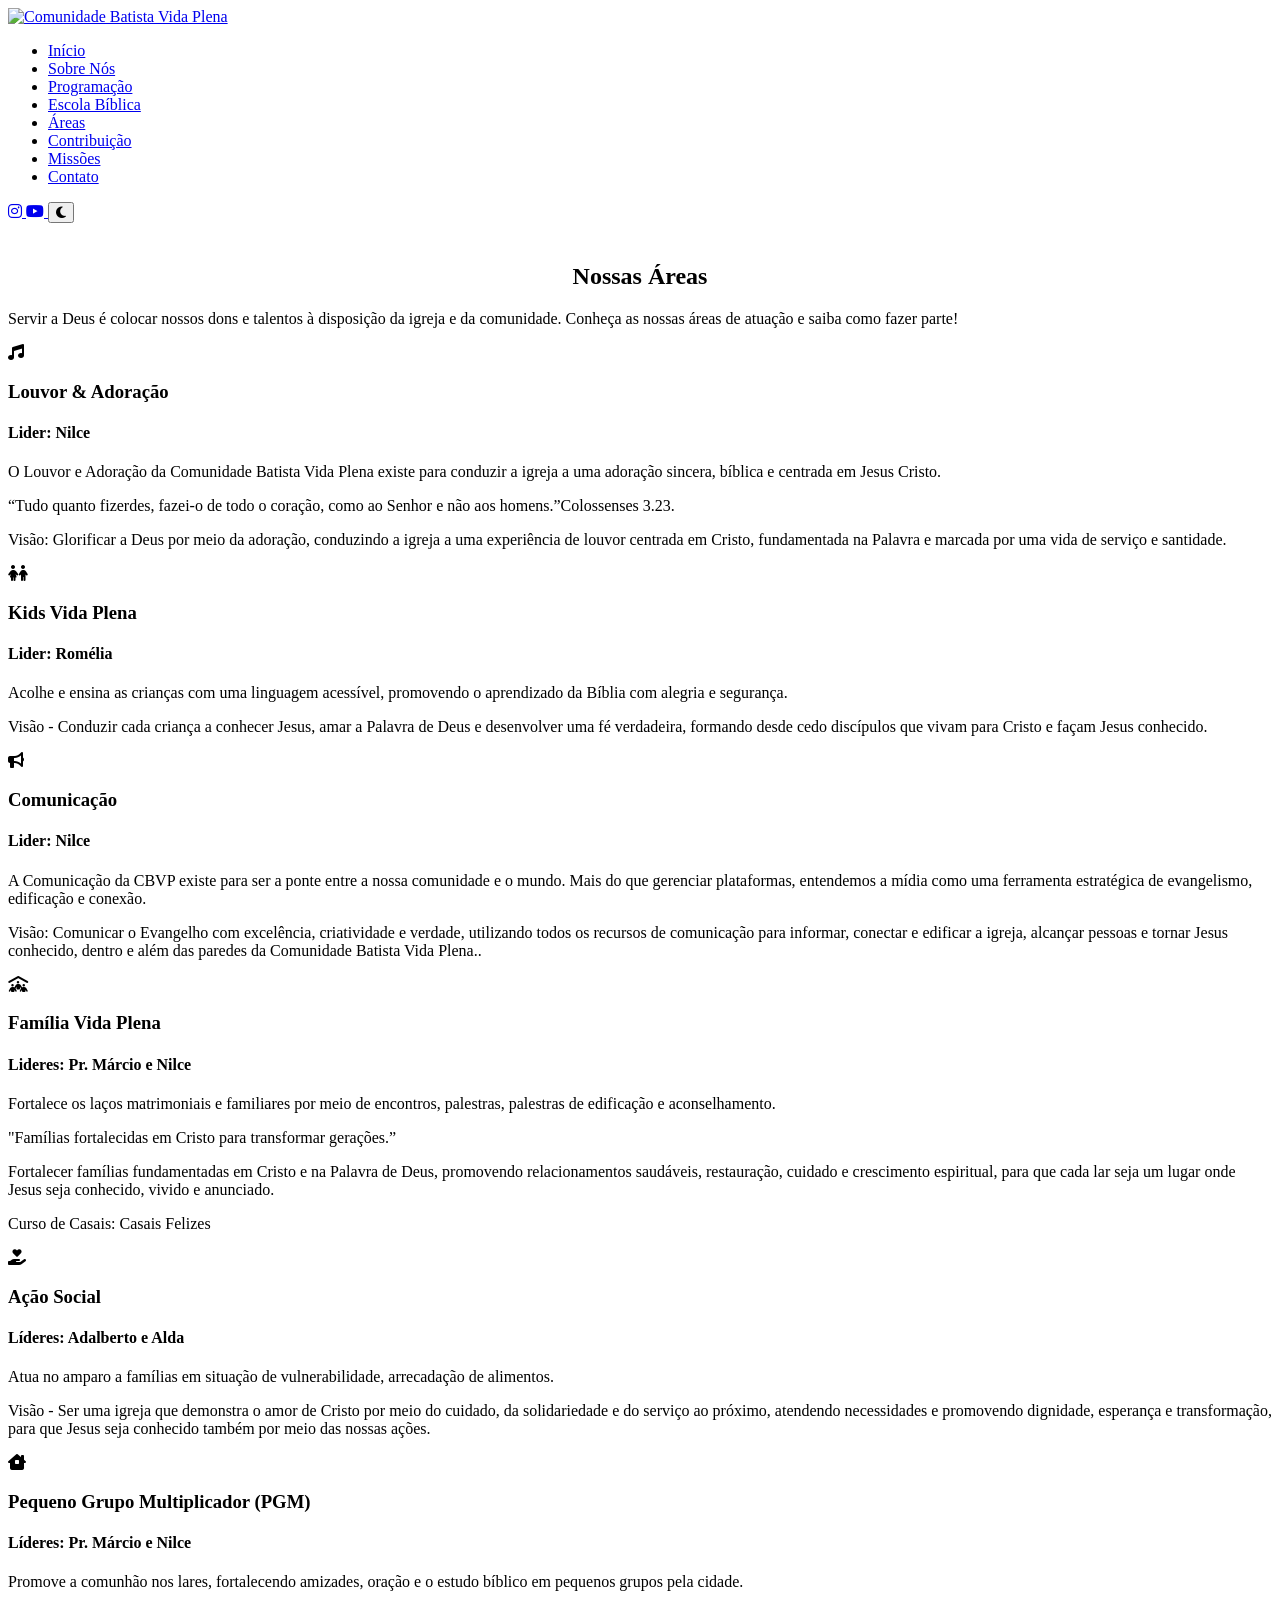
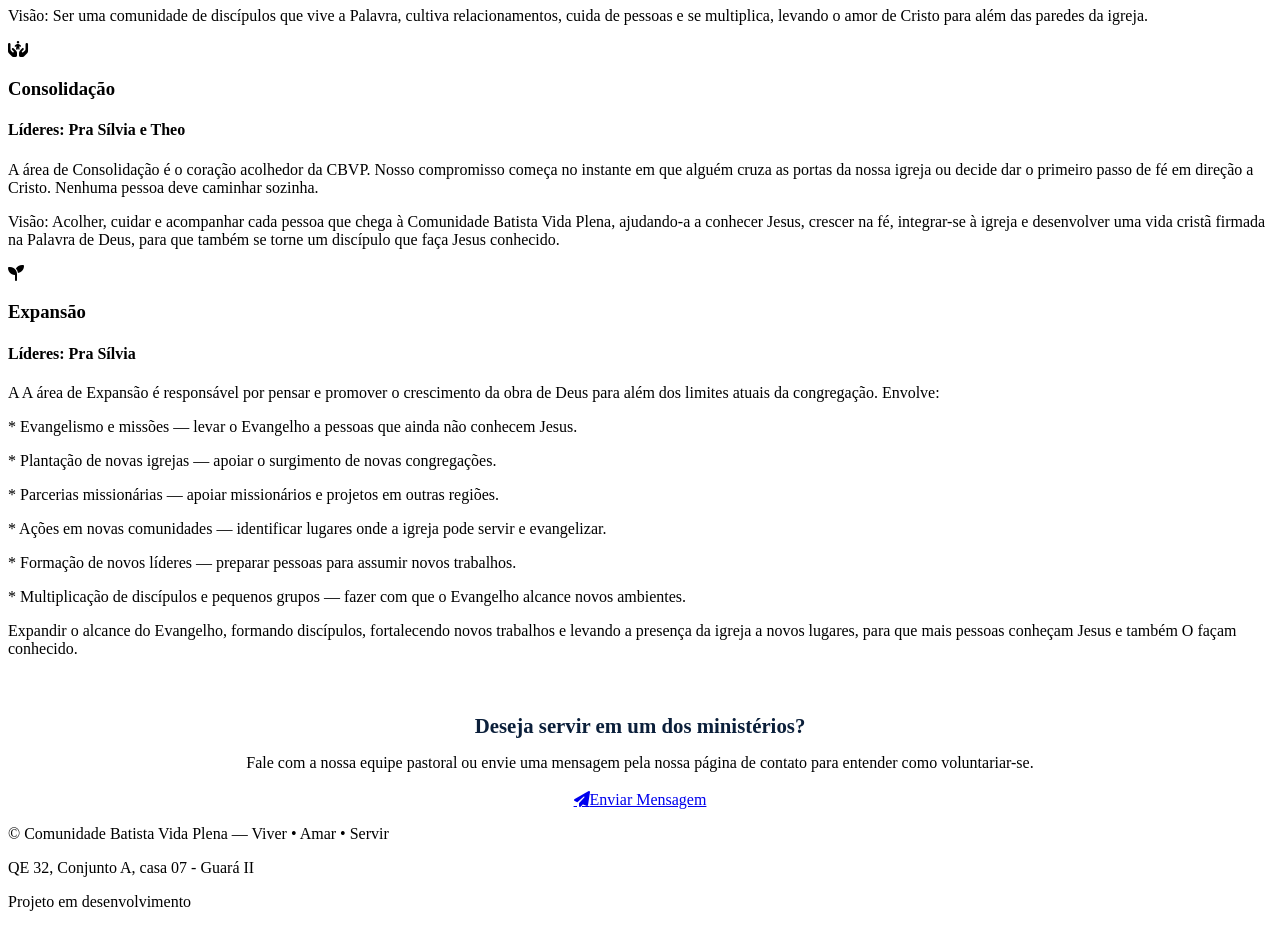
==== areas.html @ ec3d9842 "Add Google Tag Manager to areas.html" ====
<!DOCTYPE html>
<html lang="pt-BR">
<head>
  <!-- Google tag (gtag.js) -->
<script async src="https://www.googletagmanager.com/gtag/js?id=G-W4WCCYMB54"></script>
<script>
  window.dataLayer = window.dataLayer || [];
  function gtag(){dataLayer.push(arguments);}
  gtag('js', new Date());

  gtag('config', 'G-W4WCCYMB54');
</script>
  <meta charset="UTF-8">
  <meta name="viewport" content="width=device-width, initial-scale=1.0">
  <title>Áreas - Comunidade Batista Vida Plena</title>
  <link rel="stylesheet" href="css/estilo.css">
  <!-- CSS Exclusivo para Celulares -->
  <link rel="stylesheet" href="css/mobile.css">
  <link rel="stylesheet" href="css/dark-theme.css">
  <!-- Ícones do Font Awesome -->
  <link rel="stylesheet" href="https://cdnjs.cloudflare.com/ajax/libs/font-awesome/6.5.1/css/all.min.css">
</head>
<body>

  <!-- CABEÇALHO / NAVEGAÇÃO -->
  <header class="header">
    <nav class="navbar">
      <a href="index.html" class="logo-container">
        <img src="imagem/logo-cinza.png" alt="Comunidade Batista Vida Plena" class="logo-img">
      </a>

      <div class="hamburger" id="menu-toggle">
        <span></span>
        <span></span>
        <span></span>
      </div>

      <ul class="nav-menu" id="nav-menu">
        <li><a href="index.html" class="nav-link">Início</a></li>
        <li><a href="sobre.html" class="nav-link">Sobre Nós</a></li>
        <li><a href="programacao.html" class="nav-link">Programação</a></li>
        <li><a href="ebd.html" class="nav-link">Escola Bíblica</a></li>
        <li><a href="areas.html" class="nav-link active">Áreas</a></li>
        <li><a href="contribuicao.html" class="nav-link">Contribuição</a></li>
        <li><a href="missoes.html" class="nav-link">Missões</a></li>
        <li><a href="contato.html" class="nav-link">Contato</a></li>
      </ul>

      <div class="header-social">
        <a href="https://www.instagram.com/cbvidaplenadf" target="_blank" rel="noopener noreferrer" class="social-icon" title="Instagram">
          <i class="fa-brands fa-instagram"></i>
        </a>
        <a href="https://www.youtube.com/@CBVidaPlena" target="_blank" rel="noopener noreferrer" class="social-icon" title="YouTube">
          <i class="fa-brands fa-youtube"></i>
        </a>
        <!-- Divisória visual (barrinha vertical) -->
        <span class="divider"></span>
        <!-- Botão de Alternar Tema (No final) -->
        <button id="theme-toggle" class="btn-theme" aria-label="Alternar Tema">
        <i id="theme-icon" class="fa-solid fa-moon"></i>
        </button>
       </div>
    </nav>
  </header>

  <!-- CONTEÚDO PRINCIPAL -->
  <main class="container" style="margin-top: 2.5rem;">

    <!-- BANNER DE APRESENTAÇÃO -->
    <div class="ebd-intro-banner">
      <h2 style="text-align: center;">Nossas Áreas</h2>
      <p>Servir a Deus é colocar nossos dons e talentos à disposição da igreja e da comunidade. Conheça as nossas áreas de atuação e saiba como fazer parte!</p>
    </div>

    <!-- GRID DE ÁREAS-->
    <div class="grid-cards" style="margin-bottom: 3.5rem;">

      <!-- Louvor -->
      <div class="card ministry-card">
        <i class="fa-solid fa-music icon-card"></i>
        <h3>Louvor & Adoração</h3>
        <h4>Lider: Nilce</h4>
        <p>O Louvor e Adoração da Comunidade Batista Vida Plena existe para conduzir a igreja a uma adoração sincera, bíblica e centrada em Jesus Cristo.
         <p>“Tudo quanto fizerdes, fazei-o de todo o coração, como ao Senhor e não aos homens.”Colossenses 3.23.</p>
        <p>Visão: Glorificar a Deus por meio da adoração, conduzindo a igreja a uma experiência de louvor centrada em Cristo, fundamentada na Palavra e marcada por uma vida de serviço e santidade. </p>
      </div>

      <!-- Kids -->
      <div class="card ministry-card">
        <i class="fa-solid fa-children icon-card"></i>
        <h3>Kids Vida Plena</h3>
        <h4>Lider: Romélia</h4>
        <p>Acolhe e ensina as crianças com uma linguagem acessível, promovendo o aprendizado da Bíblia com alegria e segurança.</p>
        <p>Visão - Conduzir cada criança a conhecer Jesus, amar a Palavra de Deus e desenvolver uma fé verdadeira, formando desde cedo discípulos que vivam para Cristo e façam Jesus conhecido.</p>
      </div>

      <!-- Comunicação -->
      <div class="card ministry-card">
        <i class="fa-solid fa-bullhorn icon-card"></i>
        <h3>Comunicação</h3>
        <h4>Lider: Nilce</h4>
        <p>A Comunicação da CBVP existe para ser a ponte entre a nossa comunidade e o mundo. Mais do que gerenciar plataformas, entendemos a mídia como uma ferramenta estratégica de evangelismo, edificação e conexão.</p>
        <p>Visão: Comunicar o Evangelho com excelência, criatividade e verdade, utilizando todos os recursos de comunicação para informar, conectar e edificar a igreja, alcançar pessoas e tornar Jesus conhecido, dentro e além das paredes da Comunidade Batista Vida Plena..</p>
      </div>

      <!--Familias -->
      <div class="card ministry-card">
        <i class="fa-solid fa-people-roof icon-card"></i>
        <h3>Família Vida Plena</h3>
        <h4>Lideres: Pr. Márcio e Nilce</h4>
        <p>Fortalece os laços matrimoniais e familiares por meio de encontros, palestras, palestras de edificação e aconselhamento.</p>
        <p>"Famílias fortalecidas em Cristo para transformar gerações.”</p>

        <p>Fortalecer famílias fundamentadas em Cristo e na Palavra de Deus, promovendo relacionamentos saudáveis, restauração, cuidado e crescimento espiritual, para que cada lar seja um lugar onde Jesus seja conhecido, vivido e anunciado.</P>
         <p></p>Curso de Casais: Casais Felizes </p>
      </div>

      <!-- Ação Social -->
      <div class="card ministry-card">
        <i class="fa-solid fa-hand-holding-heart icon-card"></i>
        <h3>Ação Social</h3>
        <h4>Líderes: Adalberto e Alda</h4>
        <p>Atua no amparo a famílias em situação de vulnerabilidade, arrecadação de alimentos.</p>
        <p>Visão - Ser uma igreja que demonstra o amor de Cristo por meio do cuidado, da solidariedade e do serviço ao próximo, atendendo necessidades e promovendo dignidade, esperança e transformação, para que Jesus seja conhecido também por meio das nossas ações.</p>
      </div>

      <!-- Pequenos Grupos / Células -->
      <div class="card ministry-card">
        <i class="fa-solid fa-house-chimney-window icon-card"></i>
        <h3>Pequeno Grupo Multiplicador (PGM)</h3>
        <h4>Líderes: Pr. Márcio e Nilce</h4>
        <p>Promove a comunhão nos lares, fortalecendo amizades, oração e o estudo bíblico em pequenos grupos pela cidade.</p>
        <p>Visão: Ser uma comunidade de discípulos que vive a Palavra, cultiva relacionamentos, cuida de pessoas e se multiplica, levando o amor de Cristo para além das paredes da igreja.</p>
      </div>
      <!-- Consolidação -->
      <div class="card ministry-card">
        <i class="fa-solid fa-hands-holding-child icon-card"></i>
        <h3>Consolidação</h3>
        <h4>Líderes: Pra Sílvia e Theo</h4>
        <p>A área de Consolidação é o coração acolhedor da CBVP. Nosso compromisso começa no instante em que alguém cruza as portas da nossa igreja ou decide dar o primeiro passo de fé em direção a Cristo. Nenhuma pessoa deve caminhar sozinha.</p>
                <p>Visão: Acolher, cuidar e acompanhar cada pessoa que chega à Comunidade Batista Vida Plena, ajudando-a a conhecer Jesus, crescer na fé, integrar-se à igreja e desenvolver uma vida cristã firmada na Palavra de Deus, para que também se torne um discípulo que faça Jesus conhecido.</p> </p>
      </div>
      <!-- Expansão -->
      <div class="card ministry-card">
        <i class="fa-solid fa-seedling icon-card"></i>
        <h3>Expansão</h3>
        <h4>Líderes: Pra Sílvia</h4>
        <p>A A área de Expansão é responsável por pensar e promover o crescimento da obra de Deus para além dos limites atuais da congregação. Envolve: 
         <p>* Evangelismo e missões — levar o Evangelho a pessoas que ainda não conhecem Jesus.</p>
           <p>* Plantação de novas igrejas — apoiar o surgimento de novas congregações.</p>
           <p>* Parcerias missionárias — apoiar missionários e projetos em outras regiões.</p>
           <p>* Ações em novas comunidades — identificar lugares onde a igreja pode servir e evangelizar.</p>
           <p>* Formação de novos líderes — preparar pessoas para assumir novos trabalhos.</p>
           <p>* Multiplicação de discípulos e pequenos grupos — fazer com que o Evangelho alcance novos ambientes.</p>
        <p>Expandir o alcance do Evangelho, formando discípulos, fortalecendo novos trabalhos e levando a presença da igreja a novos lugares, para que mais pessoas conheçam Jesus e também O façam conhecido.</p>
      </div>

    </div>

    <!-- CHAMADA PARA AÇÃO (VOLUNTARIADO) -->
    <div class="history-card" style="text-align: center; border-left-color: #0b1f3a;">
      <h3 style="color: #0b1f3a; margin-bottom: 0.5rem; font-size: 1.3rem;">Deseja servir em um dos ministérios?</h3>
      <p style="margin-bottom: 1.2rem;">Fale com a nossa equipe pastoral ou envie uma mensagem pela nossa página de contato para entender como voluntariar-se.</p>
      <a href="contato.html" class="btn-download" style="display: inline-flex; width: auto;">
        <i class="fa-solid fa-paper-plane"></i> Enviar Mensagem
      </a>
    </div>

  </main>

  <!-- RODAPÉ -->
  <footer class="footer">
    <p>&copy; Comunidade Batista Vida Plena — Viver • Amar • Servir</p>
    <p>QE 32, Conjunto A, casa 07 - Guará II</p>
    <p>Projeto em desenvolvimento</p>
  </footer>

  <script src="js/script.js"></script>
  <script src="js/theme.js"></script>

</body>
</html>
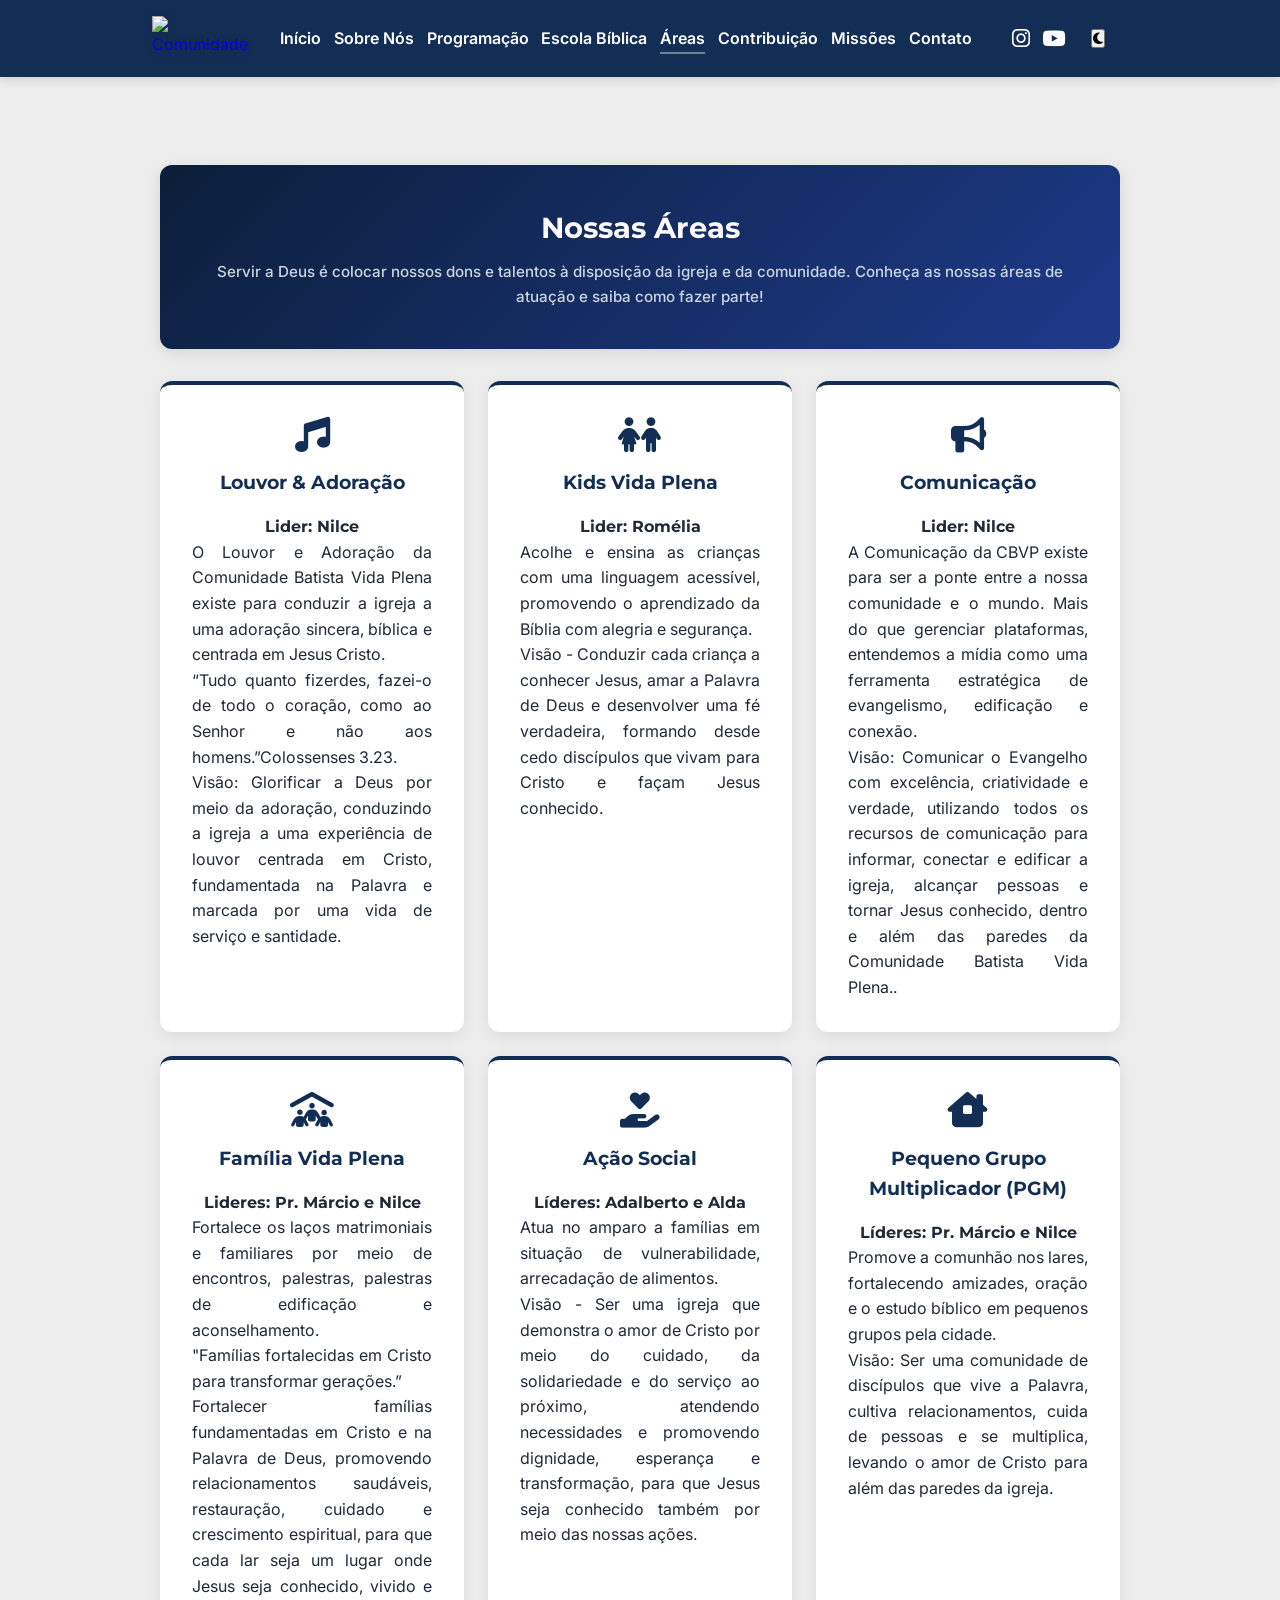
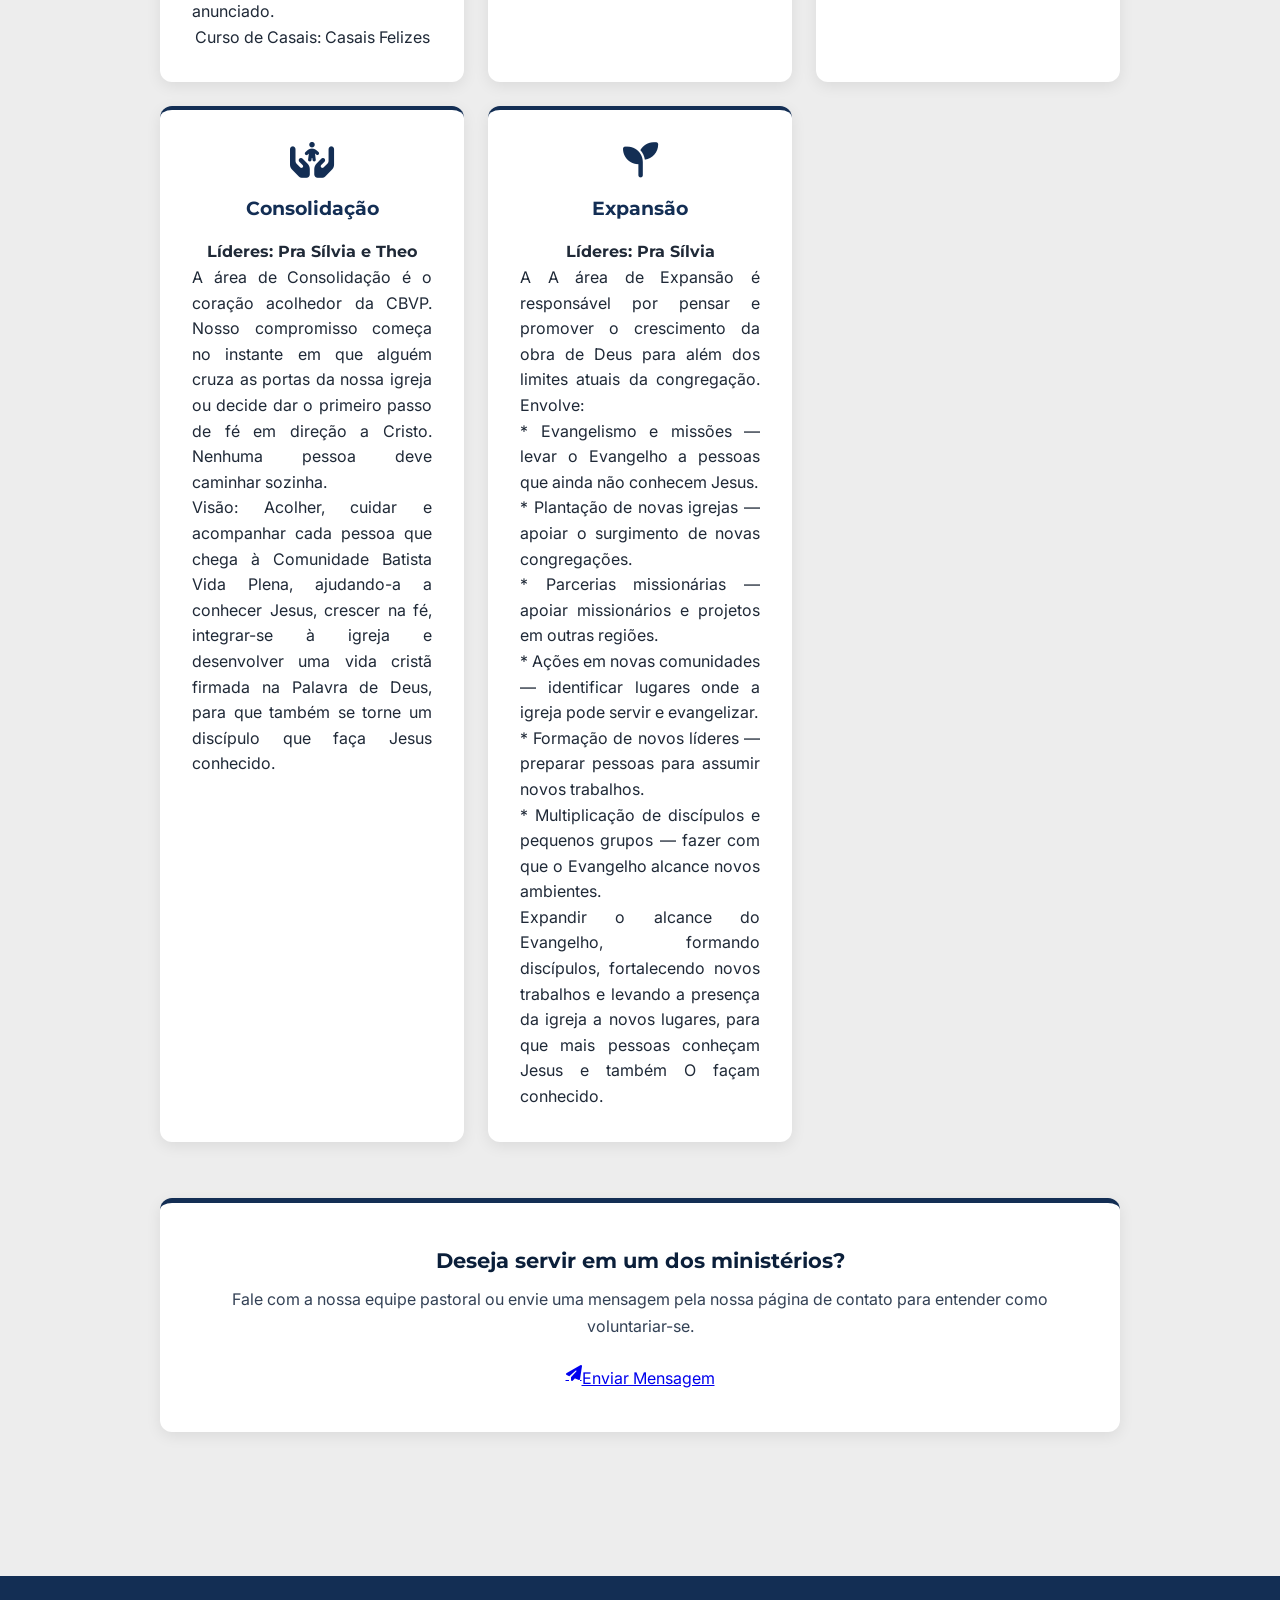
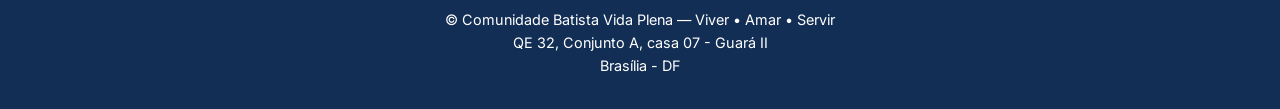
==== commit 11ae8a78: "Fix HTML encoding issues in areas.html" ====
--- a/areas.html
+++ b/areas.html
@@ -172,7 +172,7 @@
   <footer class="footer">
     <p>&copy; Comunidade Batista Vida Plena — Viver • Amar • Servir</p>
     <p>QE 32, Conjunto A, casa 07 - Guará II</p>
-    <p>Projeto em desenvolvimento</p>
+    <p>Brasília - DF</p>
   </footer>
 
   <script src="js/script.js"></script>
--- a/css/estilo.css
+++ b/css/estilo.css
@@ -0,0 +1,1519 @@
+/* Importação da fonte Montserrat */
+@import url('https://fonts.googleapis.com/css2?family=Inter:wght@400;500;600;700&family=Montserrat:wght@500;600;700;800&display=swap');
+/* ==========================================================================
+   DESIGN SYSTEM - TOKENS
+   ========================================================================== */
+:root {
+  /* Cores Extraídas do Manual da Marca */
+  --color-primary: #132e54;        /* Azul Escuro */
+  --color-secondary: #6d8193;      /* Cinza Azulado */
+  --color-bg-light: #ededed;       /* Cinza Claro */
+  --color-white: #ffffff;
+  --color-text-dark: #1f2937;
+  --color-accent-blue: #006699;
+
+  /* Gradients */
+  --gradient-blue: linear-gradient(135deg, #0b1f3a 0%, #004080 100%);
+  
+  /* Tipografia */
+  --font-family-base: 'Inter', system-ui, -apple-system, sans-serif;
+  --font-family-title: 'Montserrat', sans-serif;
+   
+  /* Espaçamentos e Sombras */
+  --radius-sm: 6px;
+  --radius-md: 12px;
+  --shadow-card: 0 4px 15px rgba(0, 0, 0, 0.08);
+}
+
+/* Reset básico */
+* {
+  margin: 0;
+  padding: 0;
+  box-sizing: border-box;
+}
+
+body {
+  font-family: var(--font-family-base);
+  background-color: var(--color-bg-light);
+  color: var(--color-text-dark);
+  line-height: 1.6;
+}
+
+/* MONTSERRAT EM TODOS OS TÍTULOS E SUBTÍTULOS */
+h1, h2, h3, h4, h5, h6,
+.section-title,
+.mission-quote,
+.contact-title {
+  font-family: var(--font-family-title) !important;
+}
+.container {
+  max-width: 80vw;
+  margin: 0 auto;
+  padding: 3rem 1.5rem;
+}
+
+/* ==========================================================================
+   CABEÇALHO & NAV
+   ========================================================================== */
+.header {
+  background-color: var(--color-primary); /* Fundo Azul Escuro */
+  width: 100%;
+  box-shadow: 0 2px 10px rgba(0, 0, 0, 0.15);
+  max-width: 100vw;
+ box-sizing: border-box;
+}
+
+.navbar {
+  max-width: 80vw;
+  margin: 0 auto;    /* Centraliza os elementos no meio da barra azul */
+  display: flex;
+  justify-content: space-between;
+  align-items: center;
+  padding: 0.8rem 0; /* Adiciona 32px de folga/respiro nas laterais */
+  box-sizing: border-box;
+}
+
+/* Logo */
+.logo-container {
+  display: flex;
+  align-items: center;
+  text-decoration: none;
+  background-color: transparent; /* Remove o fundo branco */
+  padding: 0;
+}
+
+.logo-img {
+  height: 60px;          /* Altura ideal para dar destaque */
+  width: auto;
+  display: block;
+  object-fit: contain;
+  filter: drop-shadow(0px 2px 4px rgba(0, 0, 0, 0.2));
+}
+
+/* Menu de Navegação Horizontal */
+.nav-menu {
+  display: flex;               /* Força os itens a ficarem LADO A LADO */
+  flex-direction: row;         /* Alinhamento na horizontal */
+  list-style: none;            /* Remove as bolinhas do <ul> */
+  gap: 0.8rem;                   /* Espaçamento entre as opções */
+  align-items: center;
+  margin: 0;
+  padding: 0.8rem 2rem;
+}
+
+.nav-link {
+  color: var(--color-white);   /* Texto branco sobre o fundo azul */
+  text-decoration: none;       /* Remove o sublinhado */
+  font-size: 1rem;
+  font-weight: 600;            /* Deixa a fonte mais nítida/encorpada */
+  white-space: nowrap;
+  transition: color 0.3s ease;
+}
+
+.nav-link:hover {
+  color: var(--color-hover);   /* Mudança de cor ao passar o mouse */
+}
+
+.nav-link.active {
+  color: #ffffff;
+  border-bottom: 2px solid var(--color-secondary); /* Indicador da página atual */
+  padding-bottom: 4px;
+}
+
+/* Menu Hambúrguer (Mobile) */
+.hamburger {
+  display: none;
+  flex-direction: column;
+  cursor: pointer;
+  gap: 5px;
+}
+
+.hamburger span {
+  width: 25px;
+  height: 3px;
+  background-color: var(--color-white);
+  border-radius: 2px;
+}
+
+/* ==========================================================================
+   HERO SECTION
+   ========================================================================== */
+.hero {
+  background-color: #ededed; /* Cinza claro da paleta */
+  color: var(--color-primary);         /* Azul escuro para contraste */
+  text-align: center;
+  padding: 3.5rem 1.5rem;
+  border-bottom: 3px solid #6d8193; /* Detalhe em cinza azulado */
+}
+
+.hero h1 {
+  font-size: 2.4rem;
+  font-weight: 700;
+  color: var(--color-primary);            /* Azul escuro */
+  margin-bottom: 0.5rem;
+}
+
+.hero p.tagline {
+  font-size: 1.1rem;
+  font-weight: 600;
+  letter-spacing: 3px;
+  color: #6d8193;            /* Cinza azulado da paleta */
+  margin-bottom: 0.8rem;
+}
+.hero-subtext {
+  font-size: 1rem;
+  color: #132e54;       /* Texto secundário escuro legível */
+  font-weight: 400;
+  font-style: italic;
+}
+
+/* ==========================================================================
+   SEÇÃO PREGAÇÃO / YOUTUBE
+   ========================================================================== */
+
+.section-title {
+  text-align: center;
+  color: var(--color-primary);
+  font-size: 1.8rem;
+  margin-bottom: 1.5rem;
+  position: relative;
+}
+
+.video-card {
+  background: var(--color-white);
+  border-radius: var(--radius-md);
+  padding: 1.5rem;
+  box-shadow: var(--shadow-card);
+  margin-bottom: 3rem;
+}
+
+/* Embed de Vídeo Responsivo (Aspect Ratio 16:9) */
+.video-responsive {
+  position: relative;
+  padding-bottom: 56.25%; /* 16:9 */
+  height: 0;
+  overflow: hidden;
+  border-radius: var(--radius-sm);
+}
+
+.video-responsive iframe {
+  position: absolute;
+  top: 0;
+  left: 0;
+  width: 100%;
+  height: 100%;
+  border: 0;
+}
+
+.video-info {
+  margin-top: 1rem;
+}
+
+.video-info h3 {
+  color: var(--color-primary);
+  margin-bottom: 0.5rem;
+}
+
+/* ==========================================================================
+   CARDS DE ACESSO RÁPIDO
+   ========================================================================== */
+.grid-cards {
+  display: grid;
+  grid-template-columns: repeat(auto-fit, minmax(280px, 1fr));
+  gap: 1.5rem;
+}
+
+.card {
+  background-color: var(--color-white);
+  border-radius: var(--radius-md);
+  padding: 2rem;
+  text-align: center;
+  box-shadow: var(--shadow-card);
+  border-top: 4px solid var(--color-primary);
+  transition: transform 0.3s ease;
+}
+
+.card:hover {
+  transform: translateY(-5px);
+}
+
+.card h3 {
+  color: var(--color-primary);
+  margin-bottom: 1rem;
+}
+
+.btn-card {
+  display: inline-block;
+  margin-top: 1rem;
+  padding: 0.6rem 1.2rem;
+  background-color: var(--color-primary);
+  color: var(--color-white);
+  text-decoration: none;
+  border-radius: var(--radius-sm);
+  font-weight: 600;
+  transition: background-color 0.3s ease;
+}
+
+.btn-card:hover {
+  background-color: var(--color-secondary);
+}
+
+/* ==========================================================================
+   RODAPÉ
+   ========================================================================== */
+.footer {
+  background-color: var(--color-primary);
+  color: var(--color-white);
+  text-align: center;
+  padding: 2rem 1.5rem;
+  margin-top: 3rem;
+  font-size: 0.9rem;
+}
+
+/* ==========================================================================
+   RESPONSIVIDADE (MOBILE)
+   ========================================================================== */
+@media (max-width: 768px) {
+  .hamburger {
+    display: flex;
+  }
+
+  .nav-menu {
+    display: none;
+    flex-direction: column;
+    width: 100%;
+    position: absolute;
+    top: 100%;
+    left: 0;
+    background-color: var(--color-primary);
+    padding: 1.5rem;
+  }
+
+  .nav-menu.active {
+    display: flex;
+  }
+
+  .hero h1 {
+    font-size: 1.8rem;
+  }
+}
+/* Container do Logo */
+.logo-container {
+  display: flex;
+  align-items: center;
+  text-decoration: none;
+}
+
+/* Imagem da Logomarca */
+.logo-img {
+  height: 45px; /* Ajusta a altura conforme o tamanho ideal */
+  width: auto;  /* Mantém a proporção da imagem */
+  object-fit: contain;
+}
+/* ==========================================================================
+   ÍCONES DAS REDES SOCIAIS NO CABEÇALHO
+   ========================================================================== */
+.header-social {
+  display: flex;
+  align-items: center;
+  gap: 0.8rem;            /* Espaço entre cada ícone */
+  flex-shrink: 0;         /* Impede que o bloco seja espremido */
+  margin-left: 0.5rem;
+  margin-right: 1.5rem;   /* AFAM : Dá o respiro no canto direito da tela */
+}
+
+.social-icon {
+  color: var(--color-white);
+  font-size: 1.3rem;
+  transition: transform 0.2s ease, color 0.3s ease;
+  text-decoration: none;
+}
+
+.social-icon:hover {
+  color: var(--color-hover);
+  transform: translateY(-2px);
+}
+
+/* Ajuste Responsivo para Mobile */
+@media (max-width: 768px) {
+  .header-social {
+    border-left: none;
+    padding-left: 0;
+    margin-left: 0;
+    margin-top: 1rem;
+    justify-content: center;
+  }
+}
+  /* ==========================================================================
+   CARROSSEL DE EVENTOS / SLIDER (CORRIGIDO)
+   ========================================================================== */
+
+/* Container Principal do Carrossel */
+.carousel-container {
+  position: relative;
+  width: 100%;
+  height: 450px; /* Altura ideal fixa para não achatar os flyers */
+  border-radius: var(--radius-md, 12px);
+  overflow: hidden;
+  box-shadow: 0 4px 15px rgba(0, 0, 0, 0.08);
+  margin-bottom: 3rem;
+  background-color: #0b1f3a; /* Fundo escuro oficial para preencher bordas */
+}
+
+/* Regra Base do Slide (Esconde os inativos) */
+.carousel-slide {
+  position: absolute;
+  top: 0;
+  left: 0;
+  width: 100%;
+  height: 100%;
+  opacity: 0;
+  visibility: hidden;
+  transition: opacity 0.6s ease-in-out, visibility 0.6s ease-in-out;
+  display: flex;
+  align-items: center;
+  justify-content: center;
+}
+
+/* Slide Ativo (Mostra na tela) */
+.carousel-slide.active {
+  opacity: 1;
+  visibility: visible;
+  z-index: 1;
+}
+
+/* Imagens dos Slides (Mostrar a arte 100% sem cortes) */
+.carousel-slide img,
+.slide-bg-img,
+.slide-full-img {
+  width: 100%;
+  height: 100%;
+  object-fit: contain !important; /* Preserva a proporção exata da arte */
+  object-position: center;
+  display: block;
+}
+
+/* Textos sobrepostos (caso o slide use texto em HTML) */
+.slide-content {
+  position: absolute;
+  bottom: 2rem;
+  left: 2rem;
+  right: 2rem;
+  z-index: 2;
+  color: #ffffff;
+  background: rgba(11, 31, 58, 0.75); /* Fundo sutil para leitura */
+  padding: 1.5rem;
+  border-radius: 8px;
+  backdrop-filter: blur(4px);
+}
+
+.slide-content h3 {
+  font-size: 1.8rem;
+  margin: 0.5rem 0;
+  color: #ffffff;
+}
+
+.slide-content p {
+  font-size: 1rem;
+  color: #ededed;
+  margin-bottom: 1.2rem;
+  max-width: 600px;
+}
+
+.slide-badge {
+  background-color: #6d8193;
+  color: #ffffff;
+  padding: 4px 12px;
+  border-radius: 20px;
+  font-size: 0.75rem;
+  text-transform: uppercase;
+  font-weight: 600;
+  letter-spacing: 1px;
+}
+
+.btn-slide {
+  display: inline-block;
+  background-color: #ffffff;
+  color: #0b1f3a;
+  padding: 0.5rem 1.2rem;
+  border-radius: 6px;
+  text-decoration: none;
+  font-weight: 700;
+  font-size: 0.9rem;
+  transition: background-color 0.3s ease;
+}
+
+.btn-slide:hover {
+  background-color: #ededed;
+}
+
+/* Botões de Avançar/Voltar */
+.carousel-btn {
+  position: absolute;
+  top: 50%;
+  transform: translateY(-50%);
+  background-color: rgba(0, 0, 0, 0.4);
+  color: #ffffff;
+  border: none;
+  font-size: 1.5rem;
+  padding: 10px 15px;
+  cursor: pointer;
+  border-radius: 50%;
+  z-index: 3;
+  transition: background-color 0.3s ease;
+}
+
+.carousel-btn:hover {
+  background-color: rgba(0, 0, 0, 0.8);
+}
+
+.carousel-btn.prev { left: 15px; }
+.carousel-btn.next { right: 15px; }
+
+/* Indicadores (Dots) */
+.carousel-dots {
+  position: absolute;
+  bottom: 12px;
+  left: 50%;
+  transform: translateX(-50%);
+  display: flex;
+  gap: 8px;
+  z-index: 3;
+}
+
+.dot {
+  width: 10px;
+  height: 10px;
+  border-radius: 50%;
+  background-color: rgba(255, 255, 255, 0.4);
+  cursor: pointer;
+  transition: background-color 0.3s ease, width 0.3s ease;
+}
+
+.dot.active {
+  background-color: #ffffff;
+  width: 22px;
+  border-radius: 10px;
+}
+/* ==========================================================================
+   PÁGINA SOBRE NÓS
+   ========================================================================== */
+
+/* Bloco da Missão Central */
+.mission-banner {
+ background: linear-gradient(135deg, #0b1f3a 0%, #1e3a8a 100%) !important;
+  color: #ffffff !important;
+  padding: 2.5rem 2rem;
+  border-radius: 12px;
+  text-align: center;
+  box-shadow: 0 4px 15px rgba(0, 0, 0, 0.1);
+  margin-bottom: 2rem;
+}
+
+.mission-quote {
+  font-size: 1.6rem;
+  font-weight: 600;
+  font-style: italic;
+  margin-bottom: 0.5rem;
+}
+
+.mission-subtitle {
+  font-size: 0.85rem;
+  text-transform: uppercase;
+  letter-spacing: 2px;
+  color: #cbd5e1 !important;
+  font-weight: 600;
+}
+
+/* Ícones nos Cards dos Pilares */
+.icon-card {
+  font-size: 2.2rem;
+  color: #132e54;
+  margin-bottom: 1rem;
+}
+
+/* ==========================================================================
+   LIDERANÇA PASTORAL & BLOCOS LARGOS (100% de Largura)
+   ========================================================================== */
+.leadership-container {
+  width: 100%;
+  margin-bottom: 3rem;
+}
+
+.leader-card {
+  background: #ffffff;
+  border-radius: var(--radius-md, 12px);
+  padding: 2.5rem 2rem;
+  text-align: center;
+  width: 100%; /* Ocupa 100% da largura do container, alinhando com as pontas dos pilares */
+  box-shadow: 0 4px 15px rgba(0, 0, 0, 0.08);
+  border-top: 4px solid #132e54;
+}
+
+.leader-avatar {
+  width: 80px;
+  height: 80px;
+  background-color: #ededed;
+  color: #132e54;
+  border-radius: 50%;
+  display: flex;
+  align-items: center;
+  justify-content: center;
+  font-size: 2rem;
+  margin: 0 auto 1.2rem auto;
+}
+
+.leader-card h3 {
+  color: #132e54;
+  font-size: 1.4rem;
+  margin-bottom: 0.3rem;
+}
+
+.leader-role {
+  display: block;
+  font-size: 0.9rem;
+  color: #6d8193;
+  font-weight: 600;
+  margin-bottom: 1.2rem;
+}
+
+.leader-card p {
+  color: #334155;
+  font-size: 1rem;
+  line-height: 1.6;
+  max-width: 800px; /* Mantém o texto agradável de ler ao centro */
+  margin: 0 auto;
+}
+
+/* Bloco para "Nossa História" (Card Largo de 100%) */
+.history-card {
+  background: #ffffff;
+  border-radius: var(--radius-md, 12px);
+  padding: 2.5rem 2rem;
+  width: 100%;
+  box-shadow: 0 4px 15px rgba(0, 0, 0, 0.08);
+  border-top: 5px solid #132e54;
+  margin-bottom: 3rem;
+  color: #334155;
+  line-height: 1.7;
+  font-size: 1rem;
+}
+
+/* ==========================================================================
+   PÁGINA DE PROGRAMAÇÃO & TABELAS RESPONSIVAS
+   ========================================================================== */
+
+/* Container da Tabela com Rolagem para Telas Pequenas */
+.table-responsive {
+  width: 100%;
+  overflow-x: auto;
+  box-shadow: 0 4px 15px rgba(0, 0, 0, 0.08);
+  border-radius: var(--radius-md, 12px);
+  background-color: #ffffff;
+}
+
+.schedule-table {
+  width: 100%;
+  border-collapse: collapse;
+  text-align: left;
+  font-size: 0.95rem;
+}
+
+.schedule-table thead {
+  background-color: #132e54;
+  color: #ffffff;
+}
+
+.schedule-table th, 
+.schedule-table td {
+  padding: 1.2rem 1.5rem;
+  border-bottom: 1px solid #e2e8f0;
+}
+
+.schedule-table th {
+  font-weight: 600;
+  letter-spacing: 0.5px;
+}
+
+.schedule-table tbody tr:hover {
+  background-color: #f8fafc;
+}
+
+/* Linha em Destaque para o Culto Principal */
+.schedule-table tr.highlight-row {
+  background-color: #f1f5f9;
+}
+
+/* Badge de Horário */
+.badge-time {
+  background-color: #6d8193;
+  color: #ffffff;
+  padding: 4px 10px;
+  border-radius: 6px;
+  font-weight: 600;
+  font-size: 0.85rem;
+}
+
+/* Cartões de Eventos com Data em Destaque */
+.event-card {
+  display: flex;
+  align-items: center;
+  gap: 1.5rem;
+  padding: 1.5rem;
+  text-align: left;
+}
+
+.event-date {
+  background-color: #132e54;
+  color: #ffffff;
+  padding: 0.8rem 1rem;
+  border-radius: 10px;
+  text-align: center;
+  min-width: 70px;
+  display: flex;
+  flex-direction: column;
+}
+
+.event-date .day {
+  font-size: 1.6rem;
+  font-weight: 700;
+  line-height: 1;
+}
+
+.event-date .month {
+  font-size: 0.75rem;
+  font-weight: 600;
+  letter-spacing: 1px;
+  color: #a0b2c6;
+  margin-top: 2px;
+}
+
+.event-details h3 {
+  color: #132e54;
+  font-size: 1.1rem;
+  margin-bottom: 0.4rem;
+}
+
+.event-details p {
+  color: #64748b;
+  font-size: 0.85rem;
+  margin-bottom: 0.2rem;
+  display: flex;
+  align-items: center;
+  gap: 0.5rem;
+}
+/* ==========================================================================
+   PÁGINA DA ESCOLA BÍBLICA (EBD)
+   ========================================================================== */
+
+/* Banner introdutório da EBD */
+.ebd-intro-banner {
+  background: linear-gradient(135deg, #0b1f3a 0%, #1e3a8a 100%) !important;
+  color: #ffffff !important;
+  padding: 2.5rem 2rem;
+  border-radius: 12px;
+  text-align: center;
+  box-shadow: 0 4px 15px rgba(0, 0, 0, 0.1);
+  margin-bottom: 2rem;
+}
+
+.ebd-intro-banner h2 {
+  font-size: 1.8rem;
+  margin-bottom: 0.6rem;
+  text-align: center;
+}
+
+.ebd-intro-banner p {
+  color: #cbd5e1 !important; /* Cinza claro de altíssimo contraste */
+  font-size: 0.95rem !important;
+  font-weight: 500 !important;
+  margin-top: 0.5rem;
+}
+
+/* Cartões das Classes */
+.ebd-class-card {
+  text-align: left;
+  display: flex;
+  flex-direction: column;
+  justify-content: space-between;
+}
+
+.ebd-class-header {
+  display: flex;
+  justify-content: space-between;
+  align-items: center;
+  margin-bottom: 1rem;
+}
+
+.class-icon {
+  font-size: 2rem;
+  color: #132e54;
+}
+
+.class-badge {
+  background-color: #ededed;
+  color: #132e54;
+  padding: 4px 10px;
+  border-radius: 6px;
+  font-size: 0.8rem;
+  font-weight: 700;
+  text-transform: uppercase;
+}
+
+.ebd-class-card h3 {
+  color: #132e54;
+  font-size: 1.25rem;
+  margin-bottom: 0.3rem;
+}
+
+.class-teacher {
+  font-size: 0.85rem;
+  color: #6d8193;
+  margin-bottom: 0.8rem;
+}
+
+.ebd-class-card p {
+  color: #334155;
+  font-size: 0.95rem;
+  line-height: 1.5;
+}
+
+/* Lista de Downloads de Materiais */
+.download-list {
+  display: flex;
+  flex-direction: column;
+  gap: 1rem;
+}
+
+.download-item {
+  display: flex;
+  justify-content: space-between;
+  align-items: center;
+  padding: 1rem 1.2rem;
+  background-color: #f8fafc;
+  border: 1px solid #e2e8f0;
+  border-radius: 8px;
+  flex-wrap: wrap;
+  gap: 1rem;
+}
+
+.download-info {
+  display: flex;
+  align-items: center;
+  gap: 1rem;
+}
+
+.ppt-icon {
+  font-size: 1.8rem;
+  color: #d97706; /* Cor laranja característica de apresentações/slides */
+}
+
+.download-info h4 {
+  color: #132e54;
+  font-size: 1rem;
+  margin-bottom: 0.2rem;
+}
+
+.download-info p {
+  color: #64748b;
+  font-size: 0.82rem;
+  margin: 0;
+}
+
+.btn-download-sm {
+  background-color: #132e54;
+  color: #ffffff;
+  padding: 0.5rem 1rem;
+  border-radius: 6px;
+  text-decoration: none;
+  font-size: 0.85rem;
+  font-weight: 600;
+  display: inline-flex;
+  align-items: center;
+  gap: 0.4rem;
+  transition: background-color 0.3s ease;
+}
+
+.btn-download-sm:hover {
+  background-color: #6d8193;
+}
+/* ==========================================================================
+   PÁGINA DE CONTATO
+   ========================================================================== */
+
+/* Grid em 2 Colunas no Desktop e 1 Coluna no Celular */
+.contact-grid {
+  display: grid;
+  grid-template-columns: 1fr 1fr;
+  gap: 2rem;
+}
+
+@media (max-width: 768px) {
+  .contact-grid {
+    grid-template-columns: 1fr;
+  }
+}
+
+.contact-card {
+  background-color: #ffffff;
+  border-radius: var(--radius-md, 12px);
+  padding: 2rem;
+  box-shadow: 0 4px 15px rgba(0, 0, 0, 0.08);
+  border-top: 4px solid #132e54;
+}
+
+.contact-title {
+  color: #132e54;
+  font-size: 1.3rem;
+  margin-bottom: 1.5rem;
+  display: flex;
+  align-items: center;
+  gap: 0.6rem;
+}
+
+/* Estilização do Formulário */
+.contact-form {
+  display: flex;
+  flex-direction: column;
+  gap: 1.2rem;
+}
+
+.form-group {
+  display: flex;
+  flex-direction: column;
+  gap: 0.4rem;
+  text-align: left;
+}
+
+.form-group label {
+  font-size: 0.9rem;
+  font-weight: 600;
+  color: #132e54;
+}
+
+.form-group input,
+.form-group select,
+.form-group textarea {
+  width: 100%;
+  padding: 0.75rem 1rem;
+  border: 1px solid #cbd5e1;
+  border-radius: 8px;
+  font-family: inherit;
+  font-size: 0.95rem;
+  color: #334155;
+  background-color: #f8fafc;
+  transition: border-color 0.3s ease, box-shadow 0.3s ease;
+}
+
+.form-group input:focus,
+.form-group select:focus,
+.form-group textarea:focus {
+  outline: none;
+  border-color: #132e54;
+  box-shadow: 0 0 0 3px rgba(11, 31, 58, 0.15);
+  background-color: #ffffff;
+}
+
+.btn-submit {
+  background-color: #132e54;
+  color: #ffffff;
+  border: none;
+  padding: 0.85rem 1.5rem;
+  border-radius: 8px;
+  font-size: 1rem;
+  font-weight: 600;
+  cursor: pointer;
+  display: flex;
+  align-items: center;
+  justify-content: center;
+  gap: 0.5rem;
+  transition: background-color 0.3s ease;
+  margin-top: 0.5rem;
+}
+
+.btn-submit:hover {
+  background-color: #6d8193;
+}
+
+/* Itens de Informação de Contato */
+.info-item {
+  display: flex;
+  align-items: flex-start;
+  gap: 1rem;
+  margin-bottom: 1.2rem;
+}
+
+.info-icon {
+  font-size: 1.5rem;
+  color: #132e54;
+  margin-top: 0.2rem;
+}
+
+.info-item h4 {
+  color: #132e54;
+  font-size: 1rem;
+  margin-bottom: 0.2rem;
+}
+
+.info-item p {
+  color: #64748b;
+  font-size: 0.9rem;
+  line-height: 1.5;
+}
+
+/* ==========================================================================
+   SEÇÃO LIDERANÇA PASTORAL (3 PASTORES ALINHADOS)
+   ========================================================================== */
+
+.pastors-grid {
+  display: grid;
+  grid-template-columns: repeat(3, 1fr); /* 3 colunas no desktop */
+  gap: 2rem;
+  justify-content: center;
+  align-items: stretch; /* Garante que todos os cartões tenham a mesma altura */
+}
+
+/* Em telas médias ou tablets (ex: até 992px), fica em 2 ou 1 coluna */
+@media (max-width: 992px) {
+  .pastors-grid {
+    grid-template-columns: repeat(auto-fit, minmax(280px, 1fr));
+  }
+}
+
+/* Em celulares (até 768px), fica 1 cartão por linha */
+@media (max-width: 768px) {
+  .pastors-grid {
+    grid-template-columns: 1fr;
+  }
+}
+.pastor-card {
+  background-color: #ffffff;
+  border-radius: 12px;
+  box-shadow: 0 4px 15px rgba(0, 0, 0, 0.08);
+  transition: transform 0.3s ease, box-shadow 0.3s ease;
+  border-top: 4px solid #132e54;
+  padding: 2rem 1.5rem;
+  overflow: hidden;
+}
+
+.pastor-card:hover {
+  transform: translateY(-5px);
+  box-shadow: 0 8px 20px rgba(0, 0, 0, 0.12);
+}
+
+.pastor-info {
+  text-align: center;
+  padding: 1.5rem;
+}
+
+.pastor-info h3 {
+  color: #132e54;
+  font-size: 1.3rem;
+  margin-bottom: 0.3rem;
+}
+
+.pastor-role {
+  display: inline-block;
+  color: #6d8193;
+  font-weight: 600;
+  font-size: 0.85rem;
+  text-transform: uppercase;
+  letter-spacing: 0.5px;
+  margin-bottom: 1rem;
+}
+
+.pastor-info p {
+  color: #475569;
+  font-size: 0.95rem;
+  line-height: 1.6;
+  text-align: justify; /* Alinha o texto do texto pastoral deixando a leitura agradável */
+}
+
+/* Container que define o tamanho do "Retrato" */
+.pastor-photo-container {
+  width: 100%;     
+  aspect-ratio: 3 / 4; 
+  overflow: hidden; /* Garante que nada saia do container */
+  background-color: #f4f4f4;
+  border-radius: 8px 8px 0 0; /* Arredonda apenas os cantos superiores (opcional) */
+  display: flex;
+  justify-content: center;
+  align-items: center;
+}
+.pastor-photo {
+  width: 100%;
+  height: 100%;
+  object-fit: contain; 
+  object-position: center; 
+}
+
+/* ==========================================================================
+   ESTILIZAÇÃO DO CARTÃO PIX E QR CODE
+   ========================================================================== */
+
+.qr-code-container {
+  display: flex;
+  justify-content: center;
+  align-items: center;
+  margin: 1.2rem 0;
+}
+
+.qr-code-img {
+  width: 100%;
+  max-width: 180px;
+  height: auto;
+  padding: 0.8rem;
+  background-color: #ffffff;
+  border: 2px solid #0b1f3a;
+  border-radius: 12px;
+  box-shadow: 0 4px 10px rgba(0, 0, 0, 0.08);
+  display: block;
+  margin: 0 auto;
+}
+
+.pix-instructions {
+  color: #475569;
+  font-size: 0.95rem;
+  margin-bottom: 1rem;
+}
+
+/* Grupo do campo + botão lado a lado no PC e empilhados no celular */
+
+.pix-input {
+  width: 100%;
+  padding: 0.75rem 0.9rem;
+  border: 1px solid #cbd5e1;
+  border-radius: 8px;
+  background-color: #f8fafc;
+  color: #0b1f3a;
+  font-weight: 600;
+  text-align: center;
+  font-size: 0.95rem;
+  outline: none;
+}
+
+.btn-pix {
+  background-color: #0b1f3a;
+  color: #ffffff;
+  border: none;
+  padding: 0.75rem 1.2rem;
+  border-radius: 8px;
+  font-weight: bold;
+  cursor: pointer;
+  white-space: nowrap;
+  transition: background-color 0.2s ease;
+  display: flex;
+  align-items: center;
+  justify-content: center;
+  gap: 0.5rem;
+}
+
+.btn-pix:hover {
+  background-color: #32bcad;
+}
+
+/* Força o conteúdo do cartão PIX a ficar vertical e centralizado */
+.pix-card {
+  display: flex !important;
+  flex-direction: column !important;
+  align-items: center !important;
+  justify-content: center !important;
+  width: 100% !important;
+}
+
+.pix-input-group {
+  display: flex;
+  flex-direction: row;
+  align-items: center;
+  justify-content: center;
+  gap: 0.6rem;
+  width: 100%;
+  max-width: 400px;
+  margin: 0 auto;
+}
+
+@media (max-width: 480px) {
+  .pix-input-group {
+    flex-direction: column;
+  }
+}
+.omf-box {
+  background-color: #f0fdf4;
+  border: 1px solid #bbf7d0;
+  border-radius: 10px;
+  padding: 1.2rem;
+  margin-top: 1rem;
+}
+
+.omf-box h4 {
+  color: #166534;
+  font-size: 1.1rem;
+  margin-bottom: 0.5rem;
+  display: flex;
+  align-items: center;
+  gap: 0.5rem;
+}
+
+.omf-box p {
+  color: #15803d;
+  font-size: 0.95rem;
+  margin: 0;
+  line-height: 1.5;
+}
+/* ==========================================================================
+   REFLEXÃO PASTORAL (PÁGINA INICIAL)
+   ========================================================================== */
+.reflexao-section {
+  margin-top: 3rem;
+  margin-bottom: 3rem;
+}
+
+/* Card Principal */
+.card-reflexao,
+.reflexao-card {
+  background-color: var(--color-white);
+  border-radius: 12px;
+  padding: 2rem 2.5rem;
+  box-shadow: 0 4px 15px rgba(0, 0, 0, 0.08);
+  border-top: 4px solid var(--color-primary, #132e54);
+  margin-top: 1.5rem;
+  margin-bottom: 3rem;
+  text-align: left;
+}
+
+/* Cabeçalho do Card (CORRIGIDO) */
+.reflexao-header {
+  display: flex;
+  justify-content: space-between;
+  align-items: center;
+  margin-bottom: 1.2rem;
+  border-bottom: 1px solid #e2e8f0;
+  padding-bottom: 0.8rem;
+}
+
+.autor-info {
+  display: flex;
+  align-items: center;
+  gap: 1rem;
+}
+
+.icon-aspas {
+  font-size: 1.8rem;
+  color: #32bcad;
+}
+
+.autor-info h3,
+#reflexao-autor {
+  font-size: 1.1rem;
+  color: var(--color-primary, #132e54);
+  margin: 0;
+}
+
+.reflexao-data,
+#reflexao-data {
+  font-size: 0.85rem;
+  color: #64748b;
+}
+
+/* Tag / Badge de Identificação */
+.tag-reflexao,
+.badge-tag {
+  background-color: #e0f2fe;
+  color: #0369a1;
+  padding: 0.3rem 0.8rem;
+  border-radius: 20px;
+  font-size: 0.8rem;
+  font-weight: 600;
+}
+
+/* Título e Versículo */
+.reflexao-titulo,
+#reflexao-titulo {
+  font-size: 1.25rem;
+  color: var(--color-primary, #132e54);
+  margin-bottom: 0.8rem;
+}
+
+#reflexao-verso {
+  font-style: italic;
+  color: var(--color-secondary, #6d8193);
+  margin: 1rem 0;
+  padding-left: 1rem;
+  border-left: 3px solid var(--color-primary, #132e54);
+}
+
+/* Corpo do Texto Principal */
+.reflexao-body p,
+#reflexao-texto {
+  text-align: justify;
+  line-height: 1.6;
+  color: #334155;
+  font-size: 0.98rem;
+  margin-bottom: 1.5rem;
+  hyphens: auto;
+}
+
+/* Rodapé do Card e Links */
+.reflexao-footer {
+  margin-top: 1rem;
+  text-align: right;
+}
+
+.btn-ler-mais,
+.link-lideranca {
+  display: inline-block;
+  color: var(--color-primary, #132e54);
+  font-weight: 600;
+  text-decoration: none;
+  font-size: 0.9rem;
+  transition: color 0.2s ease;
+}
+
+.btn-ler-mais:hover,
+.link-lideranca:hover {
+  color: #32bcad;
+  text-decoration: underline;
+}
+
+/* ==========================================================================
+   GALERIA DE FAMÍLIAS PASTORAIS (PÁGINA SOBRE NÓS)
+   ========================================================================== */
+.family-section {
+  margin-top: 4rem;
+  margin-bottom: 3rem;
+}
+
+.family-subtitle {
+  text-align: center;
+  color: var(--color-secondary);
+  font-size: 1rem;
+  margin-bottom: 2rem;
+}
+
+.family-grid {
+  display: grid;
+  grid-template-columns: repeat(auto-fit, minmax(280px, 1fr));
+  gap: 2rem;
+  justify-content: center;
+}
+
+.family-card {
+  background-color: var(--bg-card, var(--color-white));
+  border-radius: var(--radius-md, 12px);
+  overflow: hidden;
+  box-shadow: var(--shadow-card);
+  transition: transform 0.3s ease, box-shadow 0.3s ease, background-color 0.3s ease;
+  border-top: 4px solid var(--color-primary);
+}
+
+.family-card:hover {
+  transform: translateY(-4px);
+  box-shadow: 0 8px 20px rgba(0, 0, 0, 0.12);
+}
+
+.family-photo-container {
+  width: 100%;
+  aspect-ratio: 4 / 3; /* Formato paisagem harmonioso para fotos de grupo/família */
+  overflow: hidden;
+  background-color: #f4f4f4;
+}
+
+.family-photo {
+  width: 100%;
+  height: 100%;
+  object-fit: cover; /* Preenche o espaço mantendo o enquadramento bonito */
+  object-position: center;
+}
+
+.family-info {
+  padding: 1.2rem;
+  text-align: center;
+}
+
+.family-info h3 {
+  color: var(--text-color-primary, var(--color-primary));
+  font-size: 1.15rem;
+  margin-bottom: 0.3rem;
+}
+
+.family-info p {
+  color: var(--text-color-secondary, #64748b);
+  font-size: 0.9rem;
+}
+
+/* Justifica o texto dos parágrafos dentro dos cards de áreas/ministérios */
+.card p,
+.area-card p,
+.area-description {
+  text-align: justify;
+  /* Evita espaços muito grandes entre as palavras ao justificar em colunas estreitas */
+  hyphens: auto; 
+}
+
+/* Se as citações/visões também usarem <blockquote> ou a classe da visão: */
+.card blockquote,
+.vision-box {
+  text-align: justify;
+}
+
+/* ==========================================================================
+   AJUSTE DE NAVEGAÇÃO E MENU HAMBÚRGUER (MODO HORIZONTAL / LANDSCAPE)
+   ========================================================================== */
+
+/* Ajusta o espaçamento do cabeçalho em telas pequenas e na horizontal */
+.header-container,
+.nav-container,
+header .container {
+  width: 100% !important;
+  max-width: 100% !important;
+  padding-left: 1.2rem !important;  /* Traz o logo e o menu para perto das bordas */
+  padding-right: 1.2rem !important;
+  display: flex;
+  justify-content: space-between;
+  align-items: center;
+}
+
+/* Estilização e destaque do Botão Hambúrguer */
+.menu-toggle,
+.hamburger-btn,
+.btn-menu {
+  display: flex !important;
+  align-items: center;
+  justify-content: center;
+  background: transparent;
+  border: 2px solid var(--color-accent-blue, #32bcad); /* Borda visível para destacar */
+  border-radius: 6px;
+  padding: 0.4rem 0.6rem;
+  cursor: pointer;
+  z-index: 1000;
+}
+
+/* Cor das três linhas ou do ícone do hambúrguer */
+.menu-toggle i,
+.menu-toggle .bar,
+.hamburger-btn i,
+.hamburger-btn span {
+  color: #ffffff !important;           /* Deixa o ícone/linhas brancos */
+  background-color: #ffffff;           /* Se o menu for feito de varetas/divs */
+  font-size: 1.5rem;
+}
+
+/* Destaque no Modo Escuro */
+body.dark-theme .menu-toggle,
+body.dark-mode .menu-toggle {
+  border-color: #32bcad !important;
+  background-color: rgba(255, 255, 255, 0.05);
+}
+
+body.dark-theme .menu-toggle i,
+body.dark-mode .menu-toggle i {
+  color: #ffffff !important;
+}
+
+/* Estilo para a citação/hino recuado */
+.trecho-hino {
+  font-style: italic;         /* Deixa em itálico */
+  margin-left: 3rem;
+   margin-top: 1rem;
+  margin-bottom: 1rem;
+   padding-left: 1rem;
+  line-height: 1.6;           /* Espaçamento agradável entre linhas */
+}
+/* Limita o tamanho da foto do autor */
+.autor-foto {
+  width: 80px;                  /* Largura fixa da foto */
+  height: 80px;                 /* Altura fixa da foto */
+  border-radius: 50%;           /* Deixa a foto redonda */
+  object-fit: cover;            /* Não distorce a imagem */
+}
+/* Espaçamento entre os parágrafos da reflexão */
+#reflexao-texto p {
+  margin-bottom: 1rem;
+  line-height: 1.6;
+}
+
+/* --- Quadro de Avisos / Temas da EBD --- */
+.ebd-avisos-section {
+  margin-bottom: 2.5rem;
+}
+
+.card-avisos {
+  background: #ffffff;
+  border: 1px solid #e2e8f0;
+  border-top: 4px solid #003366; /* Linha de destaque superior azul */
+  border-radius: 12px;
+  padding: 1.8rem;
+  box-shadow: 0 4px 6px -1px rgba(0, 0, 0, 0.05);
+}
+
+.avisos-header {
+  margin-bottom: 1.5rem;
+}
+
+.mes-badge {
+  display: inline-block;
+  background-color: #e0f2fe;
+  color: #0369a1;
+  font-weight: 600;
+  font-size: 0.85rem;
+  padding: 4px 12px;
+  border-radius: 20px;
+  margin-bottom: 8px;
+}
+
+.avisos-sub {
+  color: #64748b;
+  font-size: 0.95rem;
+  margin: 0;
+}
+
+/* Grid com as 3 classes lado a lado */
+.grid-temas {
+  display: grid;
+  grid-template-columns: repeat(auto-fit, minmax(250px, 1fr));
+  gap: 1.2rem;
+  margin-top: 1rem;
+}
+
+.item-tema {
+  background: #f8fafc;
+  border: 1px solid #f1f5f9;
+  border-radius: 8px;
+  padding: 1.2rem;
+  display: flex;
+  flex-direction: column;
+}
+
+.item-tema h3 {
+  font-size: 1.1rem;
+  color: #0f172a;
+  margin: 8px 0;
+}
+
+.item-tema p {
+  font-size: 0.88rem;
+  color: #475569;
+  line-height: 1.4;
+  flex-grow: 1; /* Alinha o rodapé dos cards */
+  margin-bottom: 12px;
+}
+
+.professor-info {
+  font-size: 0.8rem;
+  color: #003366;
+  font-weight: 600;
+}
+
+/* Tags de identificação de cada classe */
+.classe-tag {
+  display: inline-block;
+  font-size: 0.75rem;
+  font-weight: 700;
+  text-transform: uppercase;
+  letter-spacing: 0.5px;
+  width: fit-content;
+}
+
+.classe-tag.adultos { color: #003366; }
+.classe-tag.jovens { color: #0d9488; }
+.classe-tag.kids { color: #d97706; }
--- a/css/mobile.css
+++ b/css/mobile.css
@@ -0,0 +1,258 @@
+/* ==========================================================================
+   1. REGRA GERAL PARA O CONTAINER DE CONTEÚDO (Telas Grandes / Desktop)
+   ========================================================================== */
+
+/* Limita a largura do conteúdo do site e da navbar */
+.container,
+.navbar {
+  width: 80%;
+  max-width: 80vw;
+  margin: 0 auto;
+  box-sizing: border-box;
+}
+
+.container {
+  padding: 3rem 2rem;
+}
+
+/* Ajuste da Navbar no Desktop */
+.navbar {
+  display: flex;
+  justify-content: space-between;
+  align-items: center;
+  padding: 0.8rem 1.5rem;
+}
+
+/* Agrupador dos ícones da direita (Redes Sociais + Modo Escuro) */
+.social-icons,
+.header-actions,
+.nav-right {
+  display: flex;
+  align-items: center;
+  gap: 1rem; /* Espaço confortável entre cada ícone */
+}
+
+/* ==========================================================================
+   2. BREAKPOINTS DE TELA (Mobile & Tablet)
+   ========================================================================== */
+
+/* Celulares em pé (até 760px) */
+@media (max-width: 760px) {
+  .container {
+    width: 95%;
+    max-width: 100vw;
+    padding: 1.5rem 1rem;
+  }
+}
+
+/* Tablets (761px até 1000px) */
+@media (min-width: 761px) and (max-width: 1000px) {
+  .container {
+    width: 90%;
+    max-width: 90vw;
+    padding: 2rem 1.5rem;
+  }
+}
+
+/* ==========================================================================
+   3. MENU RESPONSIVO MOBILE - GAVETA LATERAL (Apenas em pé: Portrait)
+   ========================================================================== */
+
+@media (max-width: 900px) and (orientation: portrait) {
+
+  .hamburger {
+    display: flex !important;
+    flex-direction: column !important;
+    justify-content: space-around !important;
+    width: 30px !important;
+    height: 25px !important;
+    background: transparent !important;
+    border: none !important;
+    cursor: pointer !important;
+    z-index: 1000001 !important;
+  }
+
+  .hamburger span {
+    width: 100% !important;
+    height: 3px !important;
+    background-color: #ffffff !important;
+    border-radius: 2px !important;
+  }
+
+  .nav-menu {
+    display: flex !important;
+    flex-direction: column !important;
+    position: fixed !important;
+    top: 0 !important;
+    left: -280px !important;
+    width: 280px !important;
+    height: 100vh !important;
+    background-color: #0b1f3a !important;
+    padding: 5rem 1.5rem 2rem 1.5rem !important;
+    box-shadow: 4px 0 15px rgba(0, 0, 0, 0.5) !important;
+    z-index: 1000000 !important;
+    transition: left 0.3s ease-in-out !important;
+    overflow-y: auto !important;
+  }
+
+  .nav-menu.active {
+    left: 0 !important;
+  }
+}
+
+/* ==========================================================================
+   4. MODO LANDSCAPE (Apenas Celulares e Tablets Deitados)
+   ========================================================================== */
+
+@media screen and (orientation: landscape) and (max-width: 1024px) {
+
+  /* 1. ESTICA O TOPO E O CORPO DA PÁGINA DE PONTA A PONTA */
+  html, body {
+    max-width: 100% !important;
+    overflow-x: hidden;
+  }
+
+  header,
+  .header,
+  .site-header,
+  nav {
+    width: 100vw;
+    max-width: 100vw;
+    margin-left: calc(-50vw + 50%);
+    margin-right: calc(-50vw + 50%);
+    padding: 0 !important;
+    background-color: #132e54;
+    box-sizing: border-box !important;
+  }
+
+  /* 2. ESPALHA O CONTEÚDO INTERNO POR TODA A LARGURA */
+  .header-container,
+  .nav-container,
+  header .container,
+  .container-header {
+    width: 100%;
+    max-width: 100%;
+    padding-left: 1.5rem;
+    padding-right: 1.5rem;
+    display: flex;
+    justify-content: space-between;
+    align-items: center;
+    box-sizing: border-box;
+  }
+
+  /* 3. OCULTA O BOTÃO HAMBÚRGUER NO MODO DEITADO */
+  .menu-toggle,
+  .hamburger,
+  .hamburger-btn,
+  .btn-menu,
+  .navbar-toggler,
+  #menu-toggle,
+  [class*="hamb"] {
+    display: none !important;
+    visibility: hidden !important;
+    opacity: 0 !important;
+    pointer-events: none !important;
+  }
+
+  /* 4. EXIBE A LISTA DE MENUS EM LINHA NA FAIXA */
+  .nav-menu,
+  .menu-links,
+  nav ul,
+  .nav-list {
+    display: flex !important;
+    flex-direction: row !important;
+    position: static !important;
+    transform: none !important;
+    background: transparent !important;
+    box-shadow: none !important;
+    padding: 0 !important;
+    margin: 0 !important;
+    gap: 0.6rem !important;
+    width: auto !important;
+    height: auto !important;
+    visibility: visible !important;
+    opacity: 1 !important;
+  }
+
+  .nav-menu li,
+  nav ul li {
+    list-style: none !important;
+    margin: 0 !important;
+  }
+
+  .nav-menu a,
+  nav ul a {
+    font-size: 0.8rem !important;
+    padding: 0.3rem 0.4rem !important;
+    color: #ffffff !important;
+    text-decoration: none !important;
+    white-space: nowrap !important;
+  }
+
+  .nav-menu a:hover,
+  nav ul a:hover {
+    color: #32bcad !important;
+  }
+}
+
+/* ==========================================================================
+   AJUSTE DE MODO LANDSCAPE COMPACTO (Celulares menores deitados)
+   ========================================================================== */
+
+@media screen and (orientation: landscape) and (max-width: 900px) {
+
+  .navbar {
+    width: 100% !important;
+    max-width: 100% !important;
+    padding: 0.4rem 1rem !important;
+    box-sizing: border-box !important;
+  }
+
+  .nav-menu {
+    display: flex !important;
+    flex-direction: row !important;
+    gap: 0.35rem !important;
+    margin: 0 !important;
+    padding: 0 !important;
+  }
+
+  .nav-menu a,
+  .nav-link {
+    font-size: 0.72rem !important;
+    padding: 0.2rem 0.3rem !important;
+    white-space: nowrap !important;
+  }
+
+  .header-social,
+  .social-icons {
+    gap: 0.5rem !important;
+    margin-right: 0 !important;
+    flex-shrink: 0 !important;
+  }
+
+  .social-icon {
+    font-size: 1.1rem !important;
+  }
+}
+
+/* ==========================================================================
+   AJUSTE APENAS PARA CELULAR EM PÉ (PORTRAIT - Tela até 768px)
+   ========================================================================== */
+
+@media (max-width: 768px) and (orientation: portrait) {
+
+  .navbar {
+    width: 100% !important;
+    max-width: 100% !important;
+    padding: 0.6rem 1.2rem !important;
+    display: flex !important;
+    justify-content: space-between !important;
+    align-items: center !important;
+    box-sizing: border-box !important;
+  }
+
+  .header-social,
+  .social-icons {
+    gap: 0.6rem !important;
+  }
+}
--- a/css/dark-theme.css
+++ b/css/dark-theme.css
@@ -0,0 +1,286 @@
+/* ==========================================
+   TEMA ESCURO - BASE (CORRIGIDO)
+   ========================================== */
+
+/* 1. Sobrescreve as variáveis do estilo.css e força fundo/texto geral */
+body.dark-theme {
+  --color-bg-light: #0f172a !important;
+  --color-text-dark: #f8fafc !important;
+  --color-white: #1e293b !important;
+  background-color: #0f172a !important;
+  color: #f8fafc !important;
+}
+
+/* 2. Cartões Padrão (Fundo grafite e borda turquesa no topo) */
+body.dark-theme .card,
+body.dark-theme .area-card,
+body.dark-theme .contact-card,
+body.dark-theme .history-card,
+body.dark-theme .pix-card,
+body.dark-theme .ebd-card,
+body.dark-theme .leader-card,
+body.dark-theme .pastor-card,
+body.dark-theme .video-card,
+body.dark-theme .family-card,
+body.dark-theme .card-reflexao,
+body.dark-theme .card-avisos,
+body.dark-theme .item-tema {
+  background-color: #1e293b !important;
+  border-color: #334155 !important;
+  border-top-color: #32bcad !important;
+}
+
+/* 3. Títulos e Textos Gerais */
+body.dark-theme h1,
+body.dark-theme h2,
+body.dark-theme h3,
+body.dark-theme h4,
+body.dark-theme .section-title,
+body.dark-theme .contact-title,
+body.dark-theme label {
+  color: #f8fafc !important;
+}
+
+body.dark-theme p,
+body.dark-theme .pix-instructions,
+body.dark-theme .pastor-role,
+body.dark-theme .leader-role {
+  color: #cbd5e1 !important;
+}
+
+body.dark-theme i {
+  color: #32bcad !important;
+}
+
+/* 4. Formulários */
+body.dark-theme input,
+body.dark-theme select,
+body.dark-theme textarea {
+  background-color: #0f172a !important;
+  color: #f8fafc !important;
+  border-color: #334155 !important;
+}
+/* ==========================================
+   CORREÇÃO DO MENU LATERAL NO TEMA ESCURO
+   ========================================== */
+
+/* Força os links da gaveta de navegação a ficarem brancos */
+body.dark-theme .nav-menu a,
+body.dark-theme .nav-link {
+  color: #ffffff !important;
+}
+
+/* Cor do link ativo e hover no menu */
+body.dark-theme .nav-menu a.active,
+body.dark-theme .nav-link.active {
+  color: #ffffff !important;
+  border-bottom-color: #32bcad !important;
+}
+
+body.dark-theme .nav-menu a:hover,
+body.dark-theme .nav-link:hover {
+  color: #32bcad !important;
+}
+
+/* ==========================================
+   HERO / BANNER DE ENTRADA
+   ========================================== */
+body.dark-theme .hero {
+  background-color: #1e293b !important;
+  border-bottom-color: #334155 !important;
+}
+body.dark-theme .hero h1 { color: #ffffff !important; }
+body.dark-theme .hero p.tagline { color: #32bcad !important; }
+body.dark-theme .hero-subtext { color: #cbd5e1 !important; }
+
+/* ==========================================
+   PROGRAMAÇÃO & EBD
+   ========================================== */
+body.dark-theme .table-responsive,
+body.dark-theme .schedule-table { background-color: #1e293b !important; }
+
+body.dark-theme .schedule-table td,
+body.dark-theme .schedule-table td strong {
+  color: #f8fafc !important;
+  border-bottom-color: #334155 !important;
+}
+
+body.dark-theme .schedule-table tbody tr { background-color: #1e293b !important; }
+body.dark-theme .schedule-table tbody tr.highlight-row { background-color: #0f172a !important; }
+
+body.dark-theme .download-item {
+  background-color: #0f172a !important;
+  border-color: #334155 !important;
+}
+body.dark-theme .download-info h4 { color: #f8fafc !important; }
+body.dark-theme .download-info p { color: #cbd5e1 !important; }
+
+/* ==========================================
+   MISSÕES (APENAS A CAIXA DO CENTAVO ,07)
+   ========================================== */
+body.dark-theme .omf-notice,
+body.dark-theme .identificador-box,
+body.dark-theme .alert-info {
+  background-color: #0f172a !important;
+  border: 1px solid #334155 !important;
+  color: #cbd5e1 !important;
+}
+
+body.dark-theme .omf-notice *,
+body.dark-theme .identificador-box *,
+body.dark-theme .alert-info * {
+  color: #cbd5e1 !important;
+}
+
+body.dark-theme .omf-notice strong,
+body.dark-theme .identificador-box strong {
+  color: #ffffff !important;
+}
+
+body.dark-theme .omf-box {
+  background-color: #0f172a !important;
+  border-color: #334155 !important;
+}
+
+body.dark-theme .omf-box h4 {
+  color: #32bcad !important;
+}
+
+body.dark-theme .omf-box p,
+body.dark-theme .omf-box strong {
+  color: #f8fafc !important;
+}
+
+/* Reflexão Pastoral no Tema Escuro */
+body.dark-theme .reflexao-card {
+  background-color: #1e293b !important;
+  border-left-color: #32bcad !important;
+}
+
+body.dark-theme .reflexao-header {
+  border-bottom-color: #334155 !important;
+}
+
+body.dark-theme .reflexao-titulo,
+body.dark-theme .autor-info h3 {
+  color: #f8fafc !important;
+}
+
+body.dark-theme .reflexao-body p {
+  color: #cbd5e1 !important;
+}
+
+body.dark-theme .badge-tag {
+  background-color: #0f172a !important;
+  color: #38bdf8 !important;
+}
+
+/* ==========================================================================
+   GALERIA DE FAMÍLIAS & REFLEXÃO
+   ========================================================================== */
+body.dark-theme .family-card {
+  background-color: #1e293b !important;
+  border-top-color: #32bcad !important;
+  box-shadow: 0 4px 15px rgba(0, 0, 0, 0.4);
+}
+
+body.dark-theme .family-photo-container {
+  background-color: #0f172a !important;
+}
+
+body.dark-theme .family-info h3 {
+  color: #ffffff !important;
+}
+
+body.dark-theme .family-info p {
+  color: #94a3b8 !important;
+}
+
+body.dark-theme .card-reflexao {
+  background-color: #1e293b !important;
+  border-top: 3px solid #32bcad !important;
+  box-shadow: 0 4px 15px rgba(0, 0, 0, 0.3) !important;
+}
+
+body.dark-theme .card-reflexao h3,
+body.dark-theme .card-reflexao h4 {
+  color: #ffffff !important;
+}
+
+body.dark-theme #reflexao-texto {
+  color: #cbd5e1 !important;
+}
+
+body.dark-theme #reflexao-verso {
+  color: #94a3b8 !important;
+  border-left-color: #32bcad !important;
+}
+
+body.dark-theme .link-lideranca {
+  color: #32bcad !important;
+}
+/* ==========================================
+   QUADRO DE AVISOS E TEMAS DA EBD (ISOLADO)
+   ========================================== */
+
+/* Card Principal e Mini-cards do Quadro */
+body.dark-theme .card-avisos {
+  background-color: #1e293b !important;
+  border-color: #334155 !important;
+  border-top-color: #32bcad !important;
+}
+
+body.dark-theme .card-avisos .avisos-sub {
+  color: #cbd5e1 !important;
+}
+
+body.dark-theme .card-avisos .mes-badge {
+  background-color: #0f172a !important;
+  color: #38bdf8 !important;
+}
+
+body.dark-theme .card-avisos .item-tema {
+  background-color: #0f172a !important;
+  border-color: #334155 !important;
+}
+
+body.dark-theme .card-avisos .item-tema h3 {
+  color: #f8fafc !important;
+}
+
+body.dark-theme .card-avisos .item-tema p {
+  color: #cbd5e1 !important;
+}
+
+body.dark-theme .card-avisos .professor-info {
+  color: #32bcad !important;
+}
+
+/* ==========================================
+   PROTEÇÃO DEFINITIVA DO MENU MOBILE
+   ========================================== */
+body.dark-theme .nav-menu a,
+body.dark-theme .nav-menu .nav-link {
+  color: #ffffff !important;
+}
+
+/* ==========================================
+   CORREÇÃO DOS BOTÕES NOS CARDS (TEMA ESCURO)
+   ========================================== */
+
+/* Força os botões dos cards a terem fundo azul com texto branco */
+body.dark-theme .btn-card,
+body.dark-theme .btn-submit,
+body.dark-theme .btn-download-sm {
+  background-color: #32bcad !important; /* Turquesa de alto contraste */
+  color: #0f172a !important;            /* Texto escuro legível sobre o turquesa */
+  font-weight: 700 !important;
+}
+
+/* Efeito ao passar o cursor ou tocar no botão */
+body.dark-theme .btn-card:hover,
+body.dark-theme .btn-submit:hover,
+body.dark-theme .btn-download-sm:hover {
+  background-color: #38bdf8 !important;
+  color: #0f172a !important;
+}
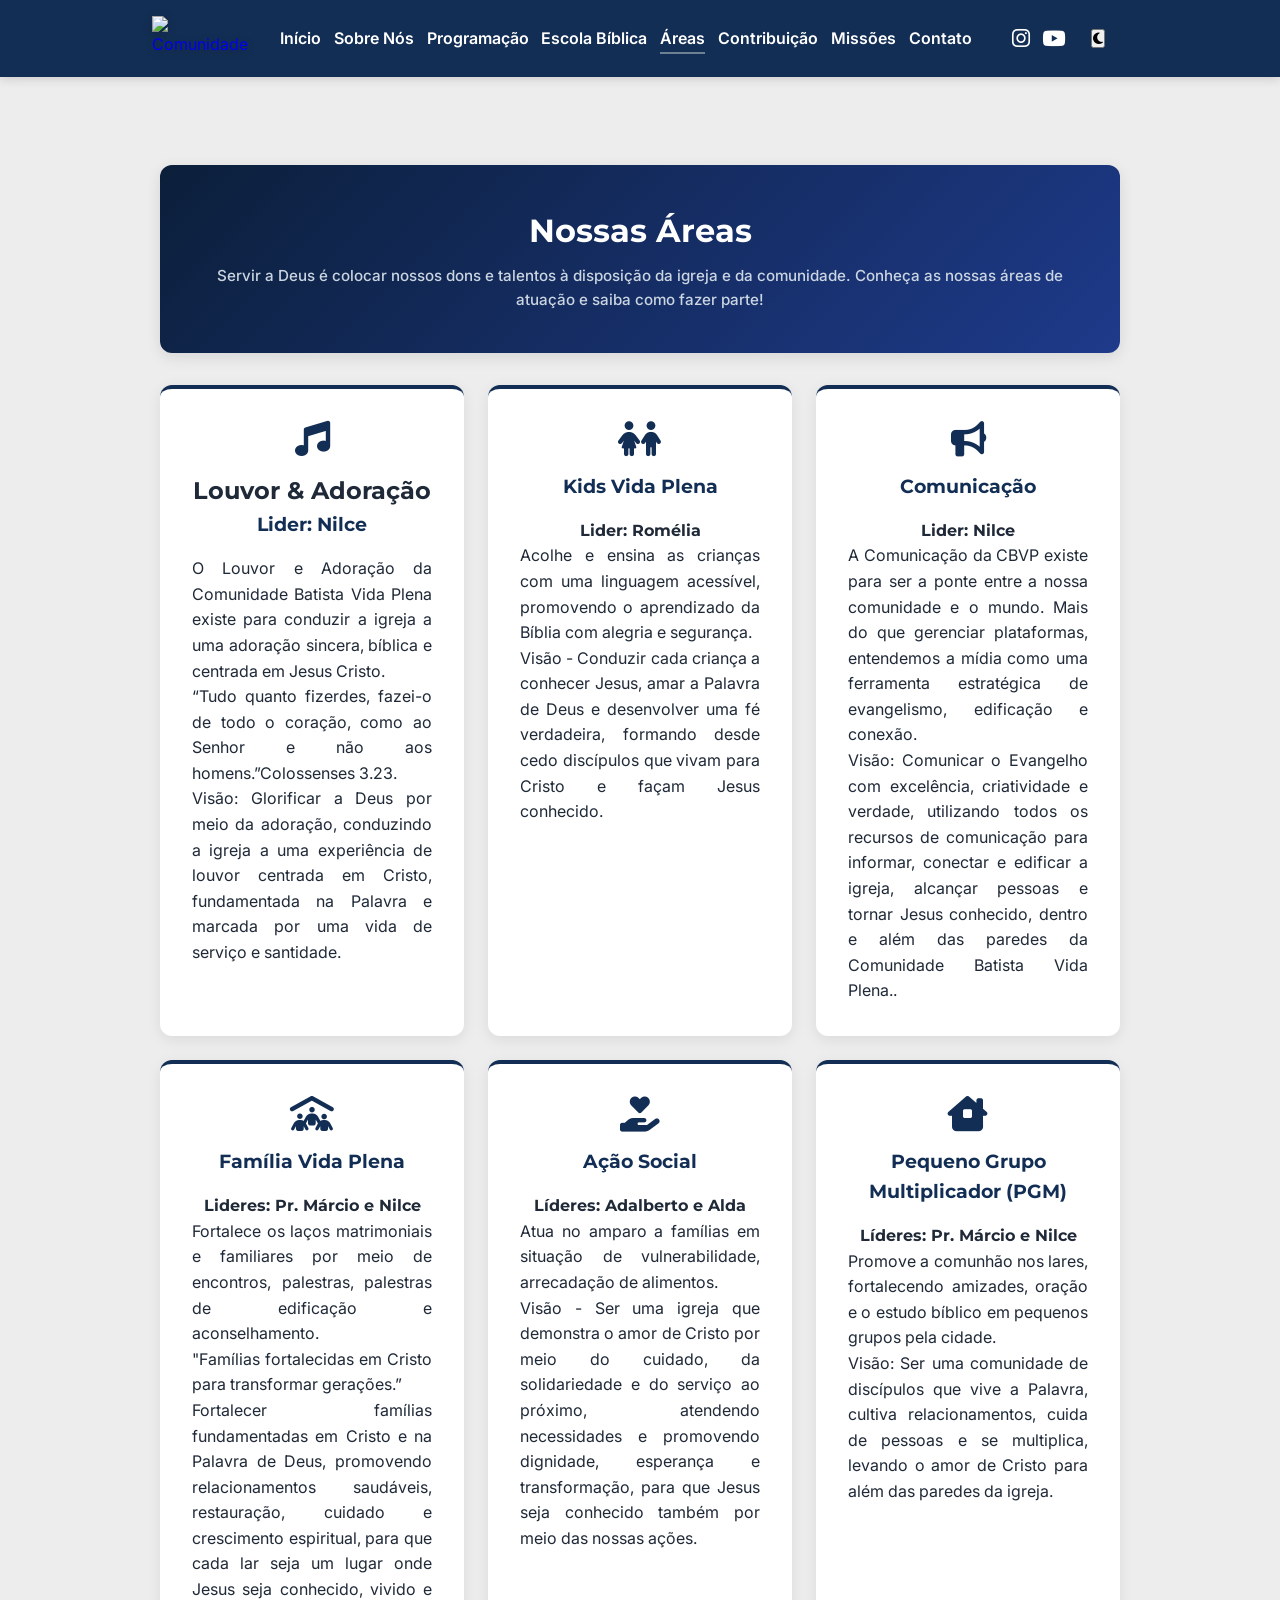
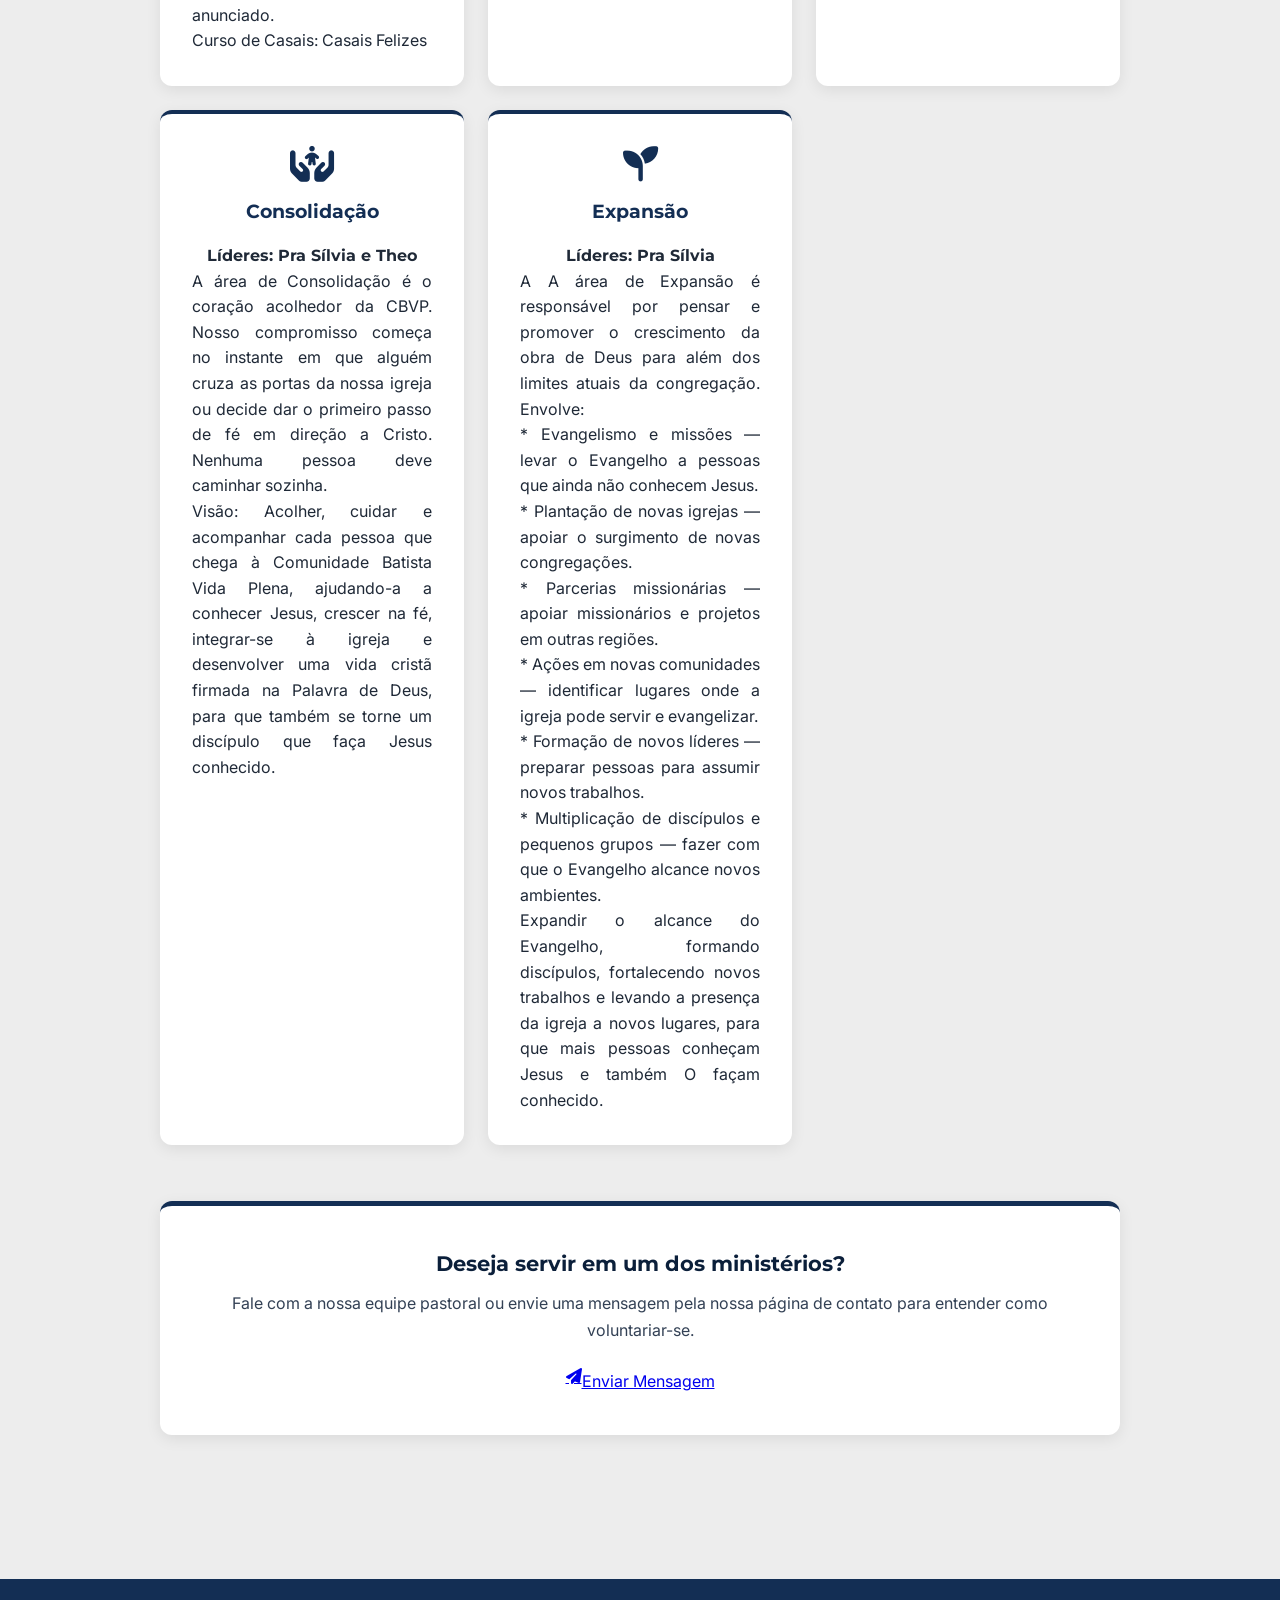
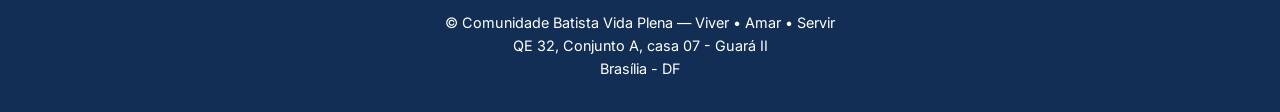
==== commit f3335dbf: "Fix HTML structure and update content" ====
--- a/areas.html
+++ b/areas.html
@@ -68,7 +68,7 @@
 
     <!-- BANNER DE APRESENTAÇÃO -->
     <div class="ebd-intro-banner">
-      <h2 style="text-align: center;">Nossas Áreas</h2>
+      <h1 style="text-align: center;">Nossas Áreas</h1>
       <p>Servir a Deus é colocar nossos dons e talentos à disposição da igreja e da comunidade. Conheça as nossas áreas de atuação e saiba como fazer parte!</p>
     </div>
 
@@ -78,8 +78,8 @@
       <!-- Louvor -->
       <div class="card ministry-card">
         <i class="fa-solid fa-music icon-card"></i>
-        <h3>Louvor & Adoração</h3>
-        <h4>Lider: Nilce</h4>
+        <h2>Louvor & Adoração</h2>
+        <h3>Lider: Nilce</h3>
         <p>O Louvor e Adoração da Comunidade Batista Vida Plena existe para conduzir a igreja a uma adoração sincera, bíblica e centrada em Jesus Cristo.
          <p>“Tudo quanto fizerdes, fazei-o de todo o coração, como ao Senhor e não aos homens.”Colossenses 3.23.</p>
         <p>Visão: Glorificar a Deus por meio da adoração, conduzindo a igreja a uma experiência de louvor centrada em Cristo, fundamentada na Palavra e marcada por uma vida de serviço e santidade. </p>
@@ -112,7 +112,7 @@
         <p>"Famílias fortalecidas em Cristo para transformar gerações.”</p>
 
         <p>Fortalecer famílias fundamentadas em Cristo e na Palavra de Deus, promovendo relacionamentos saudáveis, restauração, cuidado e crescimento espiritual, para que cada lar seja um lugar onde Jesus seja conhecido, vivido e anunciado.</P>
-         <p></p>Curso de Casais: Casais Felizes </p>
+         <p>Curso de Casais: Casais Felizes</p>
       </div>
 
       <!-- Ação Social -->
@@ -138,7 +138,7 @@
         <h3>Consolidação</h3>
         <h4>Líderes: Pra Sílvia e Theo</h4>
         <p>A área de Consolidação é o coração acolhedor da CBVP. Nosso compromisso começa no instante em que alguém cruza as portas da nossa igreja ou decide dar o primeiro passo de fé em direção a Cristo. Nenhuma pessoa deve caminhar sozinha.</p>
-                <p>Visão: Acolher, cuidar e acompanhar cada pessoa que chega à Comunidade Batista Vida Plena, ajudando-a a conhecer Jesus, crescer na fé, integrar-se à igreja e desenvolver uma vida cristã firmada na Palavra de Deus, para que também se torne um discípulo que faça Jesus conhecido.</p> </p>
+                <p>Visão: Acolher, cuidar e acompanhar cada pessoa que chega à Comunidade Batista Vida Plena, ajudando-a a conhecer Jesus, crescer na fé, integrar-se à igreja e desenvolver uma vida cristã firmada na Palavra de Deus, para que também se torne um discípulo que faça Jesus conhecido.</p>
       </div>
       <!-- Expansão -->
       <div class="card ministry-card">
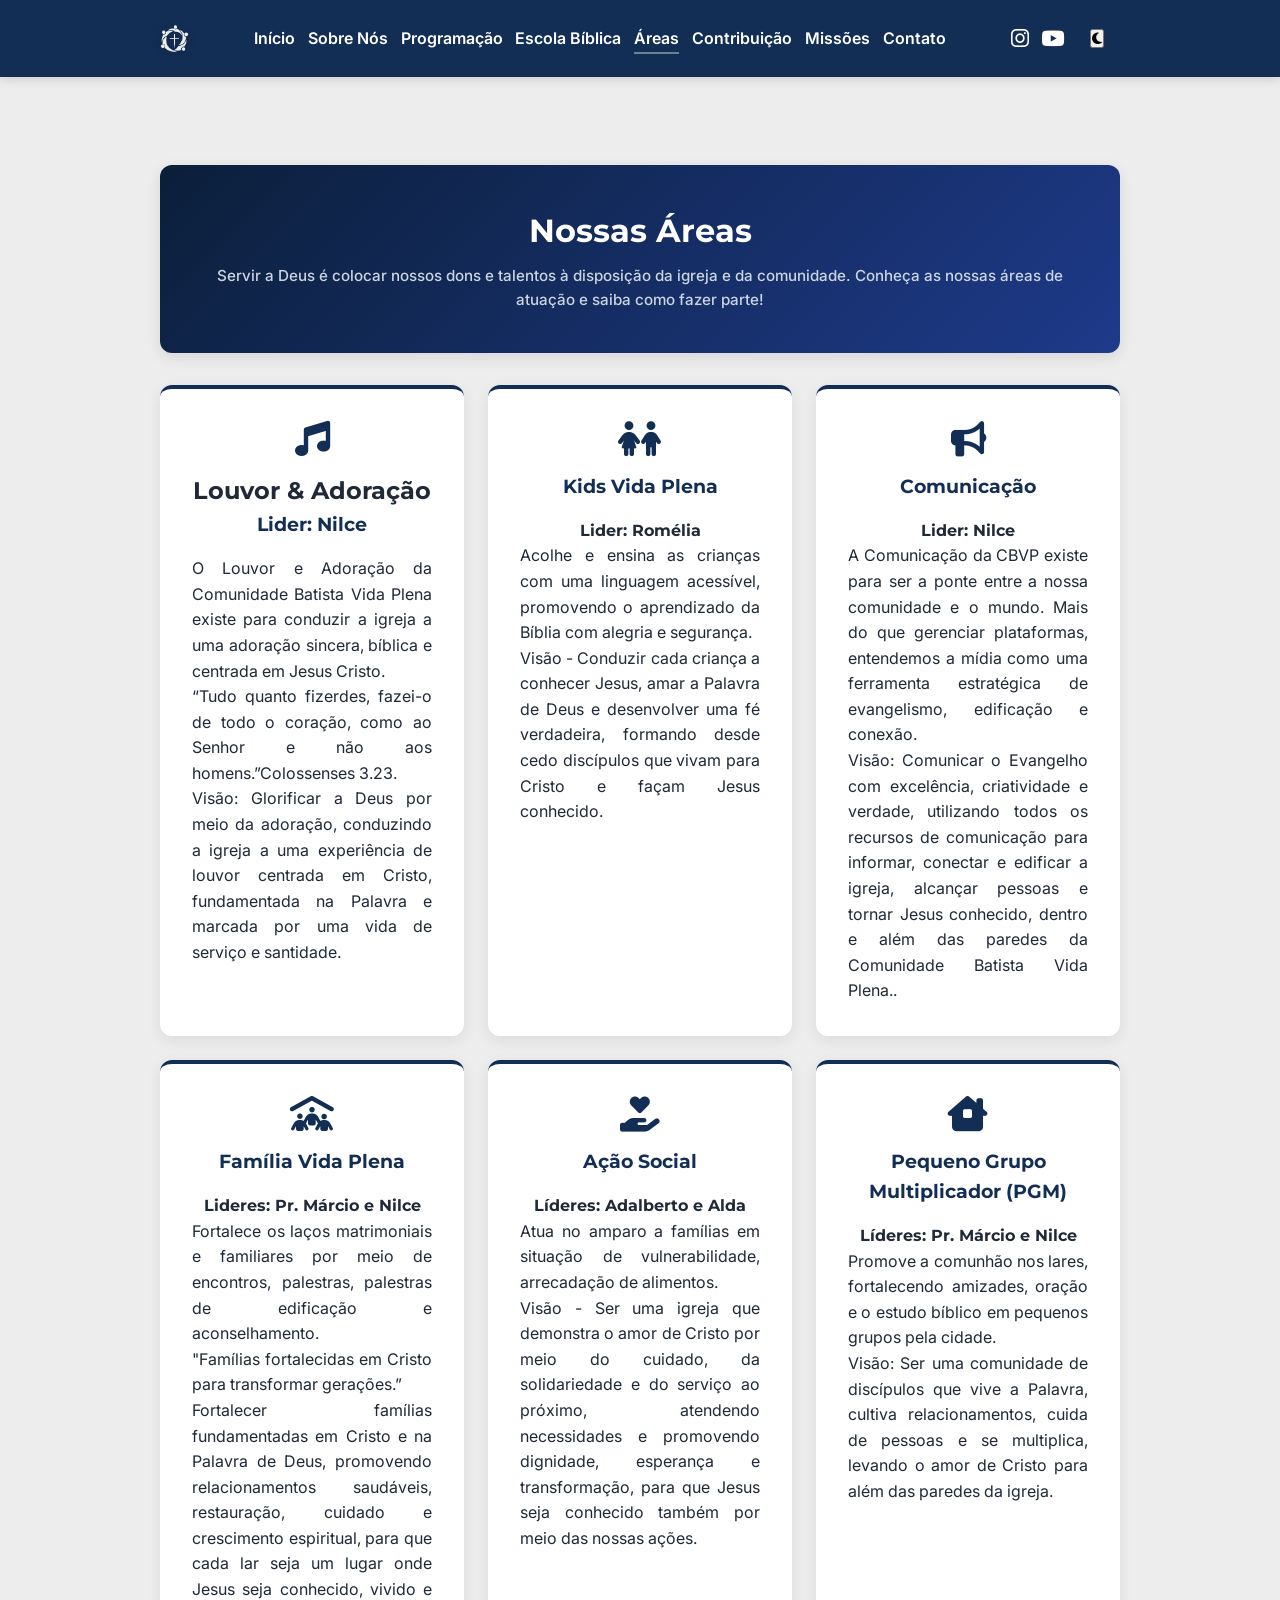
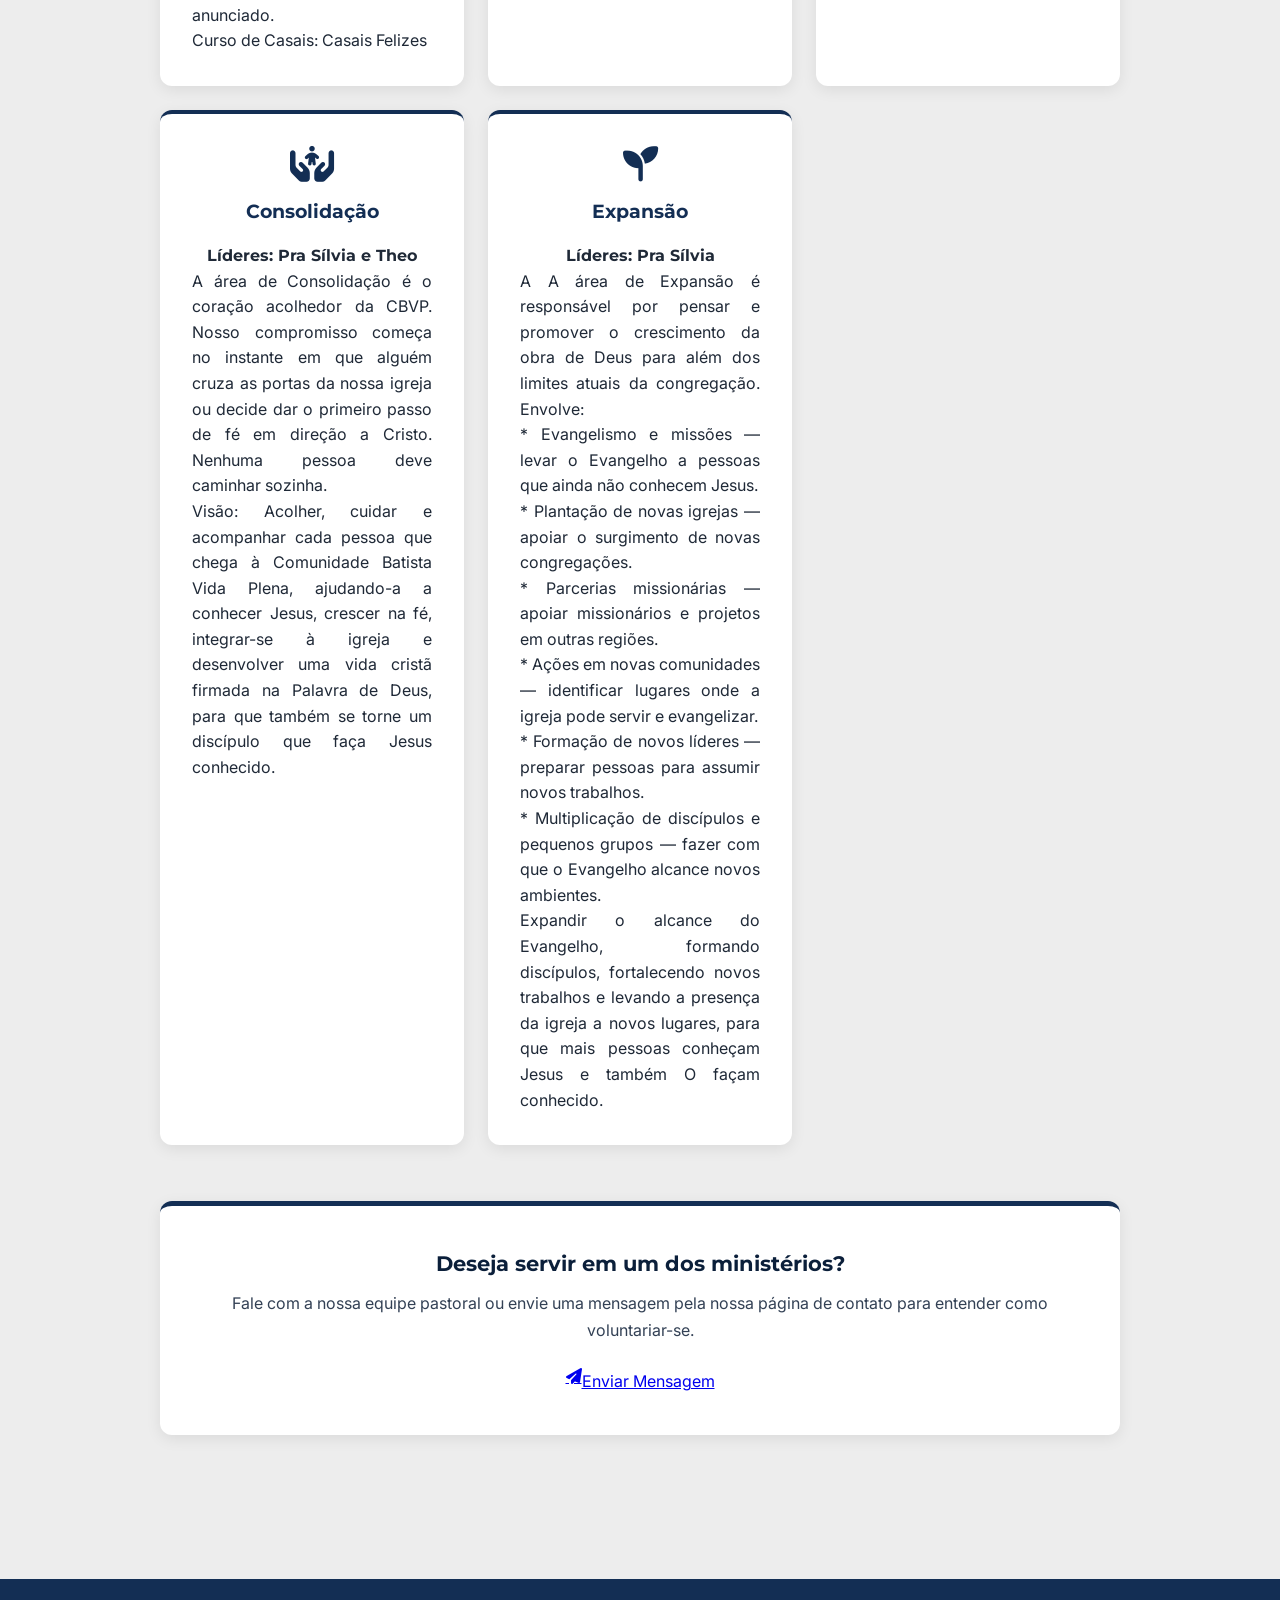
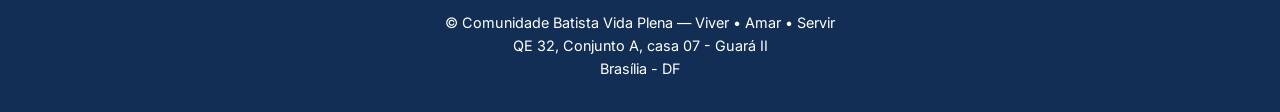
==== commit 2947916d: "Fix HTML structure and update logo image source" ====
--- a/areas.html
+++ b/areas.html
@@ -26,7 +26,7 @@
   <header class="header">
     <nav class="navbar">
       <a href="index.html" class="logo-container">
-        <img src="imagem/logo-cinza.png" alt="Comunidade Batista Vida Plena" class="logo-img">
+        <img src="imagem/logo-cinza.webp" alt="Comunidade Batista Vida Plena" class="logo-img">
       </a>
 
       <div class="hamburger" id="menu-toggle">
@@ -174,9 +174,9 @@
     <p>QE 32, Conjunto A, casa 07 - Guará II</p>
     <p>Brasília - DF</p>
   </footer>
-
+  
+  <script src="js/theme.js"></script>
   <script src="js/script.js"></script>
-  <script src="js/theme.js"></script>
-
+ 
 </body>
 </html>
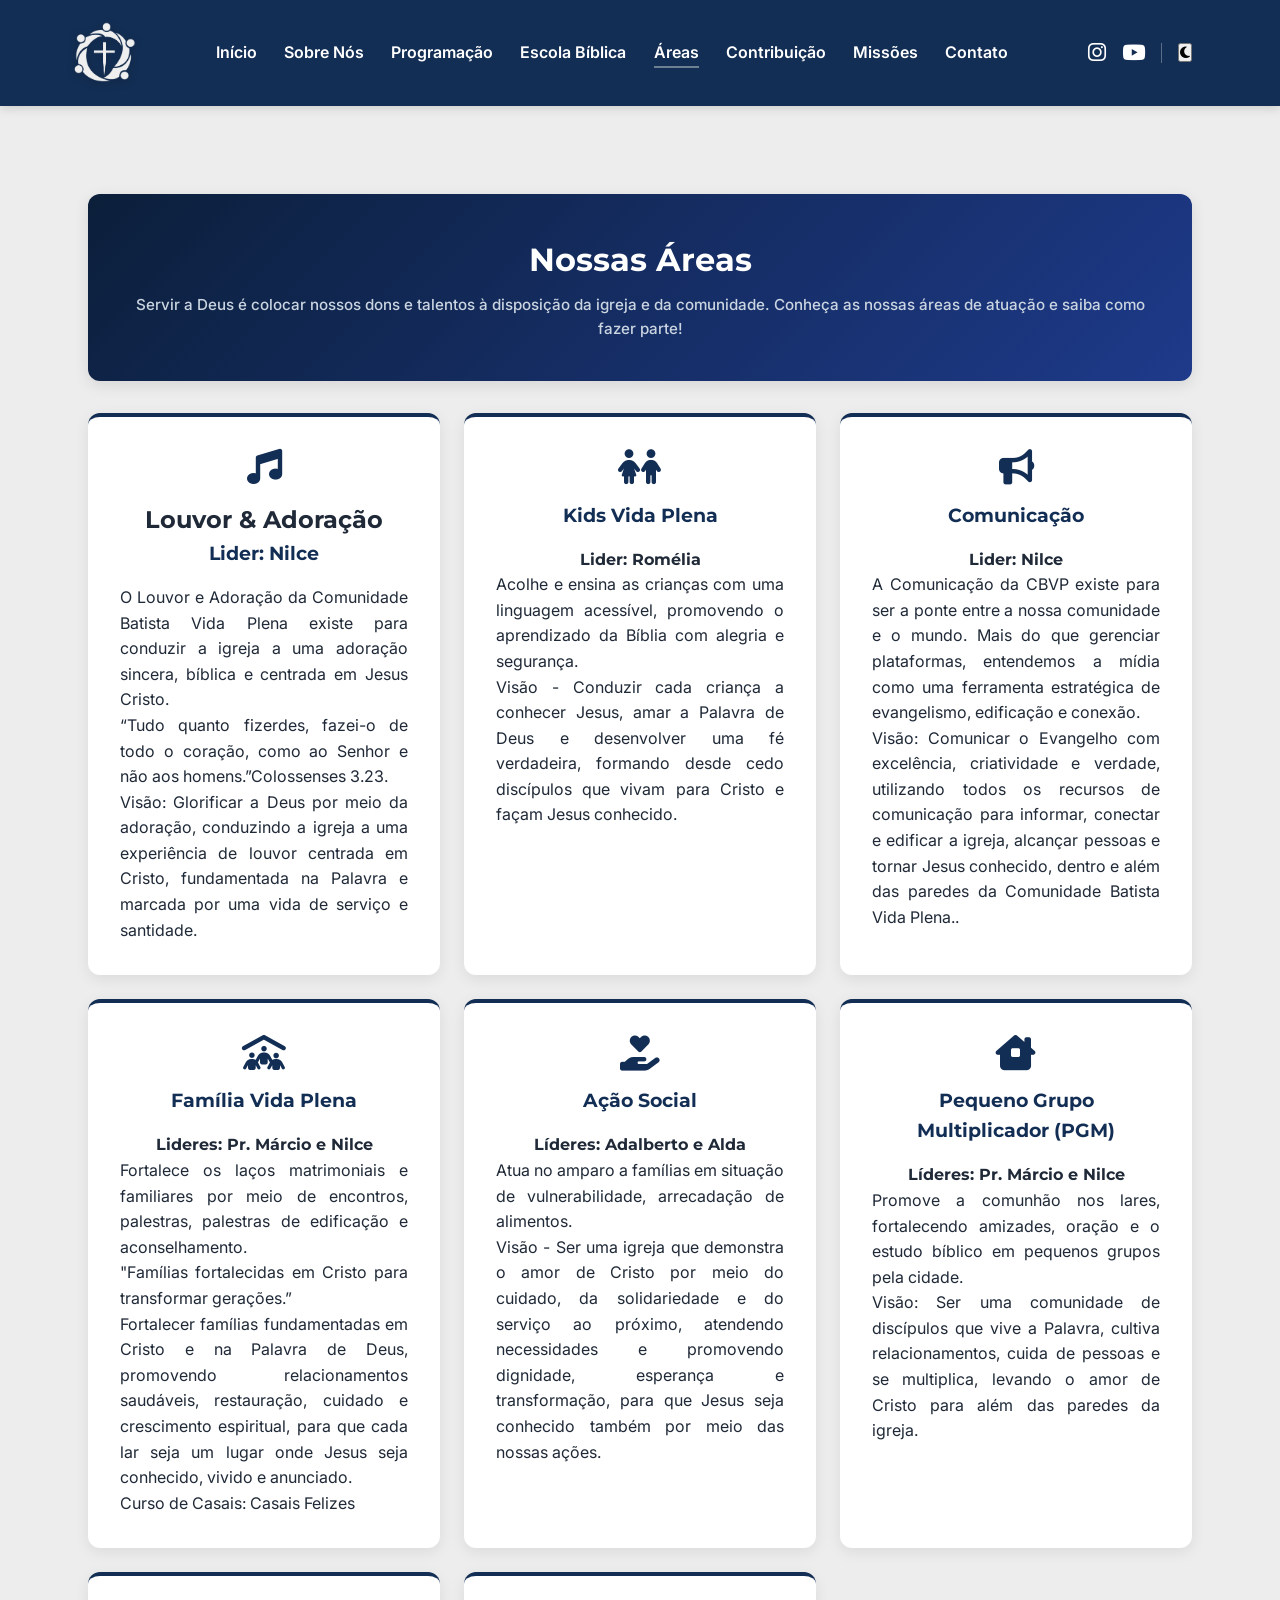
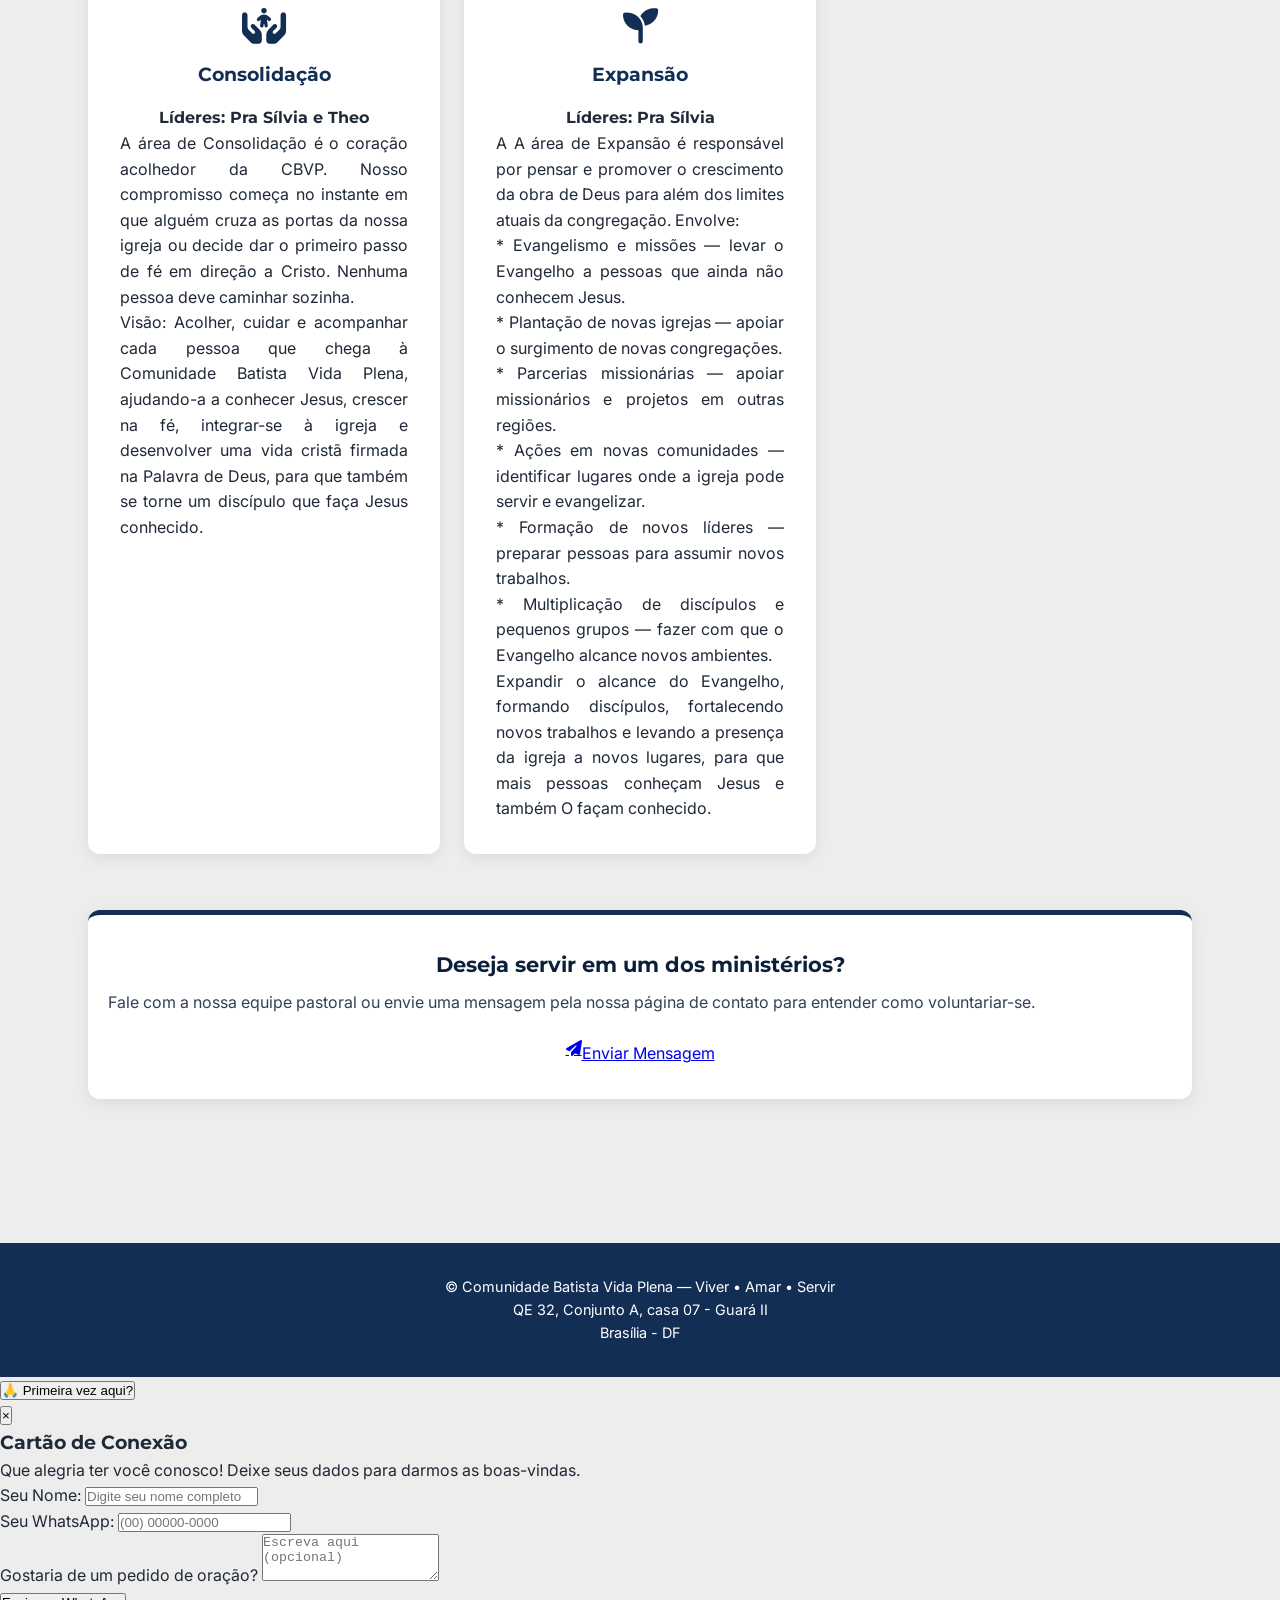
==== commit 27806fd5: "Add files via upload" ====
--- a/areas.html
+++ b/areas.html
@@ -174,6 +174,40 @@
     <p>QE 32, Conjunto A, casa 07 - Guará II</p>
     <p>Brasília - DF</p>
   </footer>
+
+<!-- Botão Flutuante do Cartão de Conexão -->
+<button id="btn-conexao-flutuante" onclick="abrirCartaoConexao()">
+  <span>🙏 Primeira vez aqui?</span>
+</button>
+
+<!-- Modal do Cartão de Conexão -->
+<div id="modal-cartao-conexao" class="modal-conexao-overlay">
+  <div class="modal-conexao-content">
+    <button class="fechar-modal" onclick="fecharCartaoConexao()">&times;</button>
+    
+    <h3>Cartão de Conexão</h3>
+    <p>Que alegria ter você conosco! Deixe seus dados para darmos as boas-vindas.</p>
+    
+    <form id="form-conexao" onsubmit="enviarCartaoConexao(event)">
+      <div class="campo-conexao">
+        <label for="nome-visitante">Seu Nome:</label>
+        <input type="text" id="nome-visitante" placeholder="Digite seu nome completo" required>
+      </div>
+
+      <div class="campo-conexao">
+        <label for="tel-visitante">Seu WhatsApp:</label>
+        <input type="tel" id="tel-visitante" placeholder="(00) 00000-0000" required>
+      </div>
+
+      <div class="campo-conexao">
+        <label for="pedido-oracao">Gostaria de um pedido de oração?</label>
+        <textarea id="pedido-oracao" rows="3" placeholder="Escreva aqui (opcional)"></textarea>
+      </div>
+
+      <button type="submit" class="btn-enviar-conexao">Enviar no WhatsApp</button>
+    </form>
+  </div>
+</div>
   
   <script src="js/theme.js"></script>
   <script src="js/script.js"></script>
--- a/css/estilo.css
+++ b/css/estilo.css
@@ -11,7 +11,7 @@
   --color-white: #ffffff;
   --color-text-dark: #1f2937;
   --color-accent-blue: #006699;
-
+  --color-hover: #32bcad;
   /* Gradients */
   --gradient-blue: linear-gradient(135deg, #0b1f3a 0%, #004080 100%);
   
@@ -47,7 +47,8 @@
   font-family: var(--font-family-title) !important;
 }
 .container {
-  max-width: 80vw;
+  width: 90%;
+  max-width: 90%;
   margin: 0 auto;
   padding: 3rem 1.5rem;
 }
@@ -59,12 +60,12 @@
   background-color: var(--color-primary); /* Fundo Azul Escuro */
   width: 100%;
   box-shadow: 0 2px 10px rgba(0, 0, 0, 0.15);
-  max-width: 100vw;
  box-sizing: border-box;
 }
 
 .navbar {
-  max-width: 80vw;
+  width: 90%;
+  max-width: 90%;
   margin: 0 auto;    /* Centraliza os elementos no meio da barra azul */
   display: flex;
   justify-content: space-between;
@@ -83,7 +84,8 @@
 }
 
 .logo-img {
-  height: 60px;          /* Altura ideal para dar destaque */
+  height: 80px; 
+  max-height: 90px
   width: auto;
   display: block;
   object-fit: contain;
@@ -95,10 +97,10 @@
   display: flex;               /* Força os itens a ficarem LADO A LADO */
   flex-direction: row;         /* Alinhamento na horizontal */
   list-style: none;            /* Remove as bolinhas do <ul> */
-  gap: 0.8rem;                   /* Espaçamento entre as opções */
+  gap: 1.7rem;                   /* Espaçamento entre as opções */
   align-items: center;
   margin: 0;
-  padding: 0.8rem 2rem;
+  padding: 0;
 }
 
 .nav-link {
@@ -296,7 +298,7 @@
   .hero h1 {
     font-size: 1.8rem;
   }
-}
+
 /* Container do Logo */
 .logo-container {
   display: flex;
@@ -309,14 +311,16 @@
   height: 45px; /* Ajusta a altura conforme o tamanho ideal */
   width: auto;  /* Mantém a proporção da imagem */
   object-fit: contain;
-}
+ }
+}
+   
 /* ==========================================================================
    ÍCONES DAS REDES SOCIAIS NO CABEÇALHO
    ========================================================================== */
 .header-social {
   display: flex;
   align-items: center;
-  gap: 0.8rem;            /* Espaço entre cada ícone */
+  gap: 1.0rem;            /* Espaço entre cada ícone */
   flex-shrink: 0;         /* Impede que o bloco seja espremido */
   margin-left: 0.5rem;
   margin-right: 1.5rem;   /* AFAM : Dá o respiro no canto direito da tela */
@@ -332,6 +336,15 @@
 .social-icon:hover {
   color: var(--color-hover);
   transform: translateY(-2px);
+}
+
+.divider {
+  display: inline-block; /* Permite que o span aceite largura e altura */
+  width: 1px;            /* Espessura da barra */
+  height: 20px;          /* Altura da barra */
+  background-color: rgba(255, 255, 255, 0.3); /* Cor branca com transparência suave */
+  margin: 0;      /* Espaçamento nas laterais da barra */
+  align-self: center;    /* Garante o alinhamento vertical no centro */
 }
 
 /* Ajuste Responsivo para Mobile */
@@ -495,23 +508,26 @@
   width: 22px;
   border-radius: 10px;
 }
+
 /* ==========================================================================
    PÁGINA SOBRE NÓS
    ========================================================================== */
 
 /* Bloco da Missão Central */
 .mission-banner {
- background: linear-gradient(135deg, #0b1f3a 0%, #1e3a8a 100%) !important;
+  background: linear-gradient(135deg, #0b1f3a 0%, #1e3a8a 100%) !important;
   color: #ffffff !important;
-  padding: 2.5rem 2rem;
+  padding: 2rem 1.25rem; /* Reduzido o padding no mobile para ganhar espaço */
   border-radius: 12px;
   text-align: center;
   box-shadow: 0 4px 15px rgba(0, 0, 0, 0.1);
   margin-bottom: 2rem;
+  width: 100%;
+  box-sizing: border-border-box;
 }
 
 .mission-quote {
-  font-size: 1.6rem;
+  font-size: 1.4rem;
   font-weight: 600;
   font-style: italic;
   margin-bottom: 0.5rem;
@@ -543,11 +559,12 @@
 .leader-card {
   background: #ffffff;
   border-radius: var(--radius-md, 12px);
-  padding: 2.5rem 2rem;
+  padding: 2rem 1.25rem; /* Padding interno menor no mobile */
   text-align: center;
-  width: 100%; /* Ocupa 100% da largura do container, alinhando com as pontas dos pilares */
+  width: 100%;
   box-shadow: 0 4px 15px rgba(0, 0, 0, 0.08);
   border-top: 4px solid #132e54;
+  box-sizing: border-box;
 }
 
 .leader-avatar {
@@ -577,19 +594,27 @@
   margin-bottom: 1.2rem;
 }
 
-.leader-card p {
+/* CORREÇÃO DO ALINHAMENTO NO DESKTOP E MOBILE */
+.leader-card p,
+.history-card p,
+.card-sobre p {
   color: #334155;
   font-size: 1rem;
   line-height: 1.6;
-  max-width: 800px; /* Mantém o texto agradável de ler ao centro */
-  margin: 0 auto;
+  width: 100%;             /* Permite ocupar toda a largura do container */
+  margin: 0 0 1.2rem 0;     /* Mantém apenas a margem inferior (1.2rem) */
+  text-align: justify;
+  -webkit-hyphens: auto;
+  -ms-hyphens: auto;
+  hyphens: auto;
+  word-break: normal;
 }
 
 /* Bloco para "Nossa História" (Card Largo de 100%) */
 .history-card {
   background: #ffffff;
   border-radius: var(--radius-md, 12px);
-  padding: 2.5rem 2rem;
+  padding: 2rem 1.25rem;
   width: 100%;
   box-shadow: 0 4px 15px rgba(0, 0, 0, 0.08);
   border-top: 5px solid #132e54;
@@ -597,8 +622,8 @@
   color: #334155;
   line-height: 1.7;
   font-size: 1rem;
-}
-
+  box-sizing: border-box;
+}
 /* ==========================================================================
    PÁGINA DE PROGRAMAÇÃO & TABELAS RESPONSIVAS
    ========================================================================== */
@@ -1003,7 +1028,7 @@
 
 .pastor-info {
   text-align: center;
-  padding: 1.5rem;
+  padding: 1.2rem;
 }
 
 .pastor-info h3 {
--- a/css/mobile.css
+++ b/css/mobile.css
@@ -1,37 +1,3 @@
-/* ==========================================================================
-   1. REGRA GERAL PARA O CONTAINER DE CONTEÚDO (Telas Grandes / Desktop)
-   ========================================================================== */
-
-/* Limita a largura do conteúdo do site e da navbar */
-.container,
-.navbar {
-  width: 80%;
-  max-width: 80vw;
-  margin: 0 auto;
-  box-sizing: border-box;
-}
-
-.container {
-  padding: 3rem 2rem;
-}
-
-/* Ajuste da Navbar no Desktop */
-.navbar {
-  display: flex;
-  justify-content: space-between;
-  align-items: center;
-  padding: 0.8rem 1.5rem;
-}
-
-/* Agrupador dos ícones da direita (Redes Sociais + Modo Escuro) */
-.social-icons,
-.header-actions,
-.nav-right {
-  display: flex;
-  align-items: center;
-  gap: 1rem; /* Espaço confortável entre cada ícone */
-}
-
 /* ==========================================================================
    2. BREAKPOINTS DE TELA (Mobile & Tablet)
    ========================================================================== */
